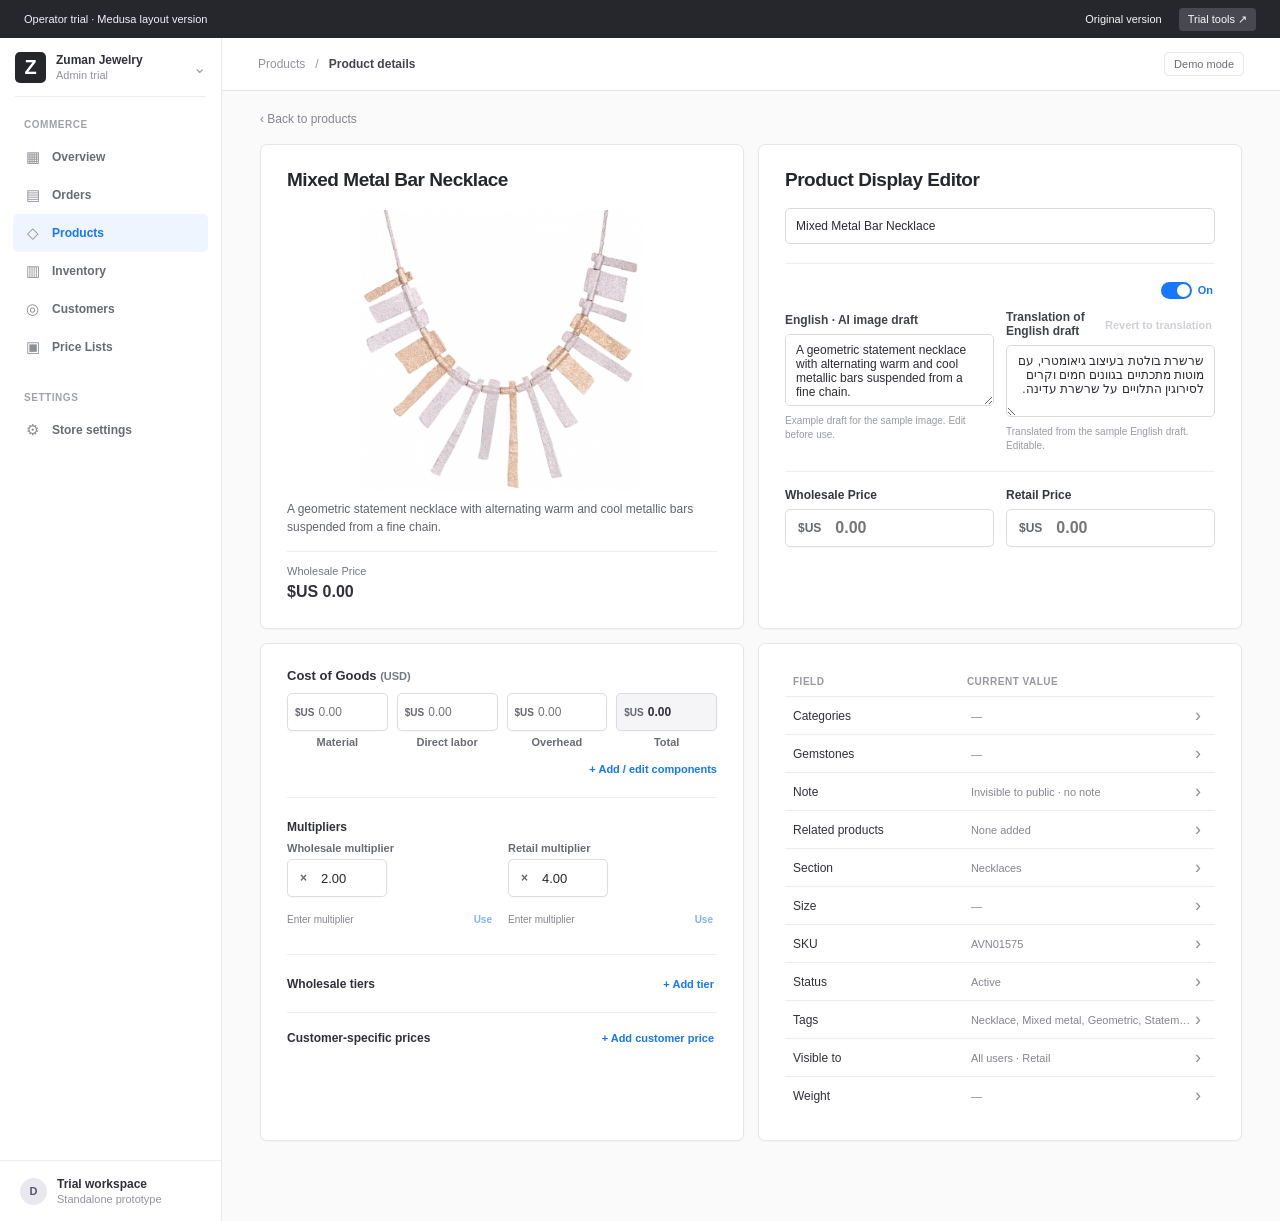
==== medusa-product/index.html @ c26467ef "Simplify display editor and use electric blue accent" ====
<!doctype html>
<html lang="en">
<head>
  <meta charset="utf-8">
  <meta name="viewport" content="width=device-width,initial-scale=1">
  <title>Product details | Zuman Medusa trial</title>
  <meta name="description" content="A standalone Medusa-style product editing trial for Zuman Jewelry.">
  <link rel="stylesheet" href="./style.css?v=12">
  <script src="./app.js?v=12" defer></script>
</head>
<body>
  <div class="trial-rail"><span>Operator trial · Medusa layout version</span><span class="trial-links"><a href="../product-economics/">Original version</a><button type="button" id="openTrial">Trial tools <span aria-hidden="true">↗</span></button></span></div>
  <div class="app-shell">
    <aside class="sidebar" aria-label="Admin navigation">
      <div class="store-switch"><span class="store-icon">Z</span><span><strong>Zuman Jewelry</strong><small>Admin trial</small></span><span class="chevron">⌄</span></div>
      <nav class="sidebar-nav"><span class="nav-label">Commerce</span><span class="nav-item"><span class="nav-icon">▦</span> Overview</span><span class="nav-item"><span class="nav-icon">▤</span> Orders</span><span class="nav-item active" aria-current="page"><span class="nav-icon">◇</span> Products</span><span class="nav-item"><span class="nav-icon">▥</span> Inventory</span><span class="nav-item"><span class="nav-icon">◎</span> Customers</span><span class="nav-item"><span class="nav-icon">▣</span> Price Lists</span><span class="nav-label second">Settings</span><span class="nav-item"><span class="nav-icon">⚙</span> Store settings</span></nav>
      <div class="sidebar-bottom"><span class="avatar">D</span><span><strong>Trial workspace</strong><small>Standalone prototype</small></span></div>
    </aside>
    <div class="main-shell">
      <header class="topbar"><div class="breadcrumb"><span>Products</span><span>/</span><strong>Product details</strong></div><span class="demo-pill">Demo mode</span></header>
      <main class="page">
        <div class="page-heading"><span class="back-link">‹ Back to products</span></div>
        <div class="sketch-top-row">
          <section class="panel sketch-preview" aria-label="Product display preview">
            <h2 id="sketchPreviewTitle" class="sketch-section-title">Mixed Metal Bar Necklace</h2>
            <div class="sketch-site-card">
              <div id="sketchPhotoHost" class="sketch-photo"><button type="button" id="photoImport" class="photo-import" aria-label="Import product image" title="Import product image"><svg viewBox="0 0 24 24" fill="none" stroke="currentColor" stroke-width="1.8" stroke-linecap="round" stroke-linejoin="round" aria-hidden="true"><path d="M4 8a2 2 0 0 1 2-2h2l1.5-2h5L16 6h2a2 2 0 0 1 2 2v10a2 2 0 0 1-2 2H6a2 2 0 0 1-2-2z"/><circle cx="12" cy="13" r="3"/></svg></button></div>
              <div class="sketch-site-copy">
                <p id="sketchPreviewDescription">A geometric statement necklace with alternating warm and cool metallic bars suspended from a fine chain.</p>
                <div class="sketch-preview-prices"><div><span>Wholesale Price</span><strong id="sketchPreviewWholesale">$US 0.00</strong></div></div>
              </div>
            </div>
          </section>
          <section class="panel sketch-editor" aria-label="Edit product display">
            <div class="sketch-editor-meta"><h2 class="sketch-section-title">Product Display Editor</h2><div class="field-row"><label class="visually-hidden" for="sketchTitleInput">Product title</label><input id="sketchTitleInput" class="text-input" maxlength="120" value="Mixed Metal Bar Necklace" aria-label="Product title"></div></div>
            <div id="sketchDescriptionHost" class="sketch-description"></div>
            <div id="sketchDisplayPricing"><div class="sketch-pricing-grid">
              <div class="sketch-price-block"><label for="sketchWholesaleInput">Wholesale Price</label><div class="input-money"><span>$US</span><input id="sketchWholesaleInput" type="number" min="0" step="0.01" inputmode="decimal" placeholder="0.00"></div></div>
              <div class="sketch-price-block"><label for="sketchRetailInput">Retail Price</label><div class="input-money"><span>$US</span><input id="sketchRetailInput" type="number" min="0" step="0.01" inputmode="decimal" placeholder="0.00"></div></div>
            </div></div>
          </section>
        </div>
        <div class="sketch-columns">
          <section class="panel sketch-economics" aria-label="Cost and pricing">
            <div class="sketch-cost-heading">Cost of Goods <small>(USD)</small></div>
            <div id="sketchCostInputHost" class="sketch-cost-fields">
              <div class="sketch-cost-field"><div class="input-money"><span>$US</span><input id="sketchMaterialCost" type="number" min="0" step="0.01" inputmode="decimal" placeholder="0.00"></div><label for="sketchMaterialCost">Material</label></div>
              <div class="sketch-cost-field"><div class="input-money"><span>$US</span><input id="sketchDirectLaborCost" type="number" min="0" step="0.01" inputmode="decimal" placeholder="0.00"></div><label for="sketchDirectLaborCost">Direct labor</label></div>
              <div class="sketch-cost-field"><div class="input-money"><span>$US</span><input id="sketchOverheadCost" type="number" min="0" step="0.01" inputmode="decimal" placeholder="0.00"></div><label for="sketchOverheadCost">Overhead</label></div>
              <div id="sketchUnallocatedCostField" class="sketch-cost-field" hidden><div class="input-money"><span>$US</span><input id="sketchUnallocatedCost" type="number" min="0" step="0.01" inputmode="decimal" placeholder="0.00"></div><label for="sketchUnallocatedCost">Unallocated</label></div>
              <div class="sketch-cost-field sketch-cost-total"><div class="input-money"><span>$US</span><output id="sketchTotalCostValue" for="sketchMaterialCost sketchDirectLaborCost sketchOverheadCost sketchUnallocatedCost">0.00</output></div><span>Total</span></div>
            </div>
            <div id="sketchComponentsHost"></div>
            <div class="sketch-price-guidance"><div class="sketch-prices-head"><strong>Multipliers</strong></div><div class="sketch-guidance-grid"><div class="sketch-guidance-item"><label for="newWholesaleMultiplier">Wholesale multiplier</label><div id="sketchWholesaleMultiplierHost"></div><div class="sketch-suggestion"><span id="sketchWholesaleSuggestion">Enter multiplier</span><button type="button" id="useWholesaleSuggestion" class="link-button" disabled>Use</button></div></div><div class="sketch-guidance-item"><label for="newRetailMultiplier">Retail multiplier</label><div id="sketchRetailMultiplierHost"></div><div class="sketch-suggestion"><span id="sketchRetailSuggestion">Enter multiplier</span><button type="button" id="useRetailSuggestion" class="link-button" disabled>Use</button></div></div></div></div>
            <div class="sketch-prices"><div class="sketch-prices-head"><strong>Wholesale tiers</strong><button type="button" id="sketchAddTier" class="link-button">+ Add tier</button></div><div id="sketchTierHost"></div><div class="sketch-prices-head"><strong>Customer-specific prices</strong><button type="button" id="sketchAddCustomer" class="link-button">+ Add customer price</button></div><div id="sketchCustomerHost"></div></div>
          </section>
          <section class="panel sketch-attributes" aria-label="Product attributes in alphabetical order"><div class="sketch-list-head"><small>FIELD</small><small>CURRENT VALUE</small></div><div class="sketch-attribute-list">
            <details><summary><span>Categories</span><small id="sketchCategories">None</small><b>›</b></summary><div id="sketchCategoriesHost"></div></details>
            <details><summary><span>Gemstones</span><small id="sketchGemstones">None</small><b>›</b></summary><div id="sketchGemstonesHost"></div></details>
            <details><summary><span>Note</span><small id="sketchNote">None</small><b>›</b></summary><div id="sketchNoteHost"></div></details>
            <details><summary><span>Related products</span><small id="sketchRelated">None</small><b>›</b></summary><div id="sketchRelatedHost"></div></details>
            <details><summary><span>Section</span><small id="sketchSectionRow">Not set</small><b>›</b></summary><div id="sketchSectionHost"></div></details>
            <details><summary><span>Size</span><small id="sketchSize">Not set</small><b>›</b></summary><div id="sketchSizeHost"></div></details>
            <details><summary><span>SKU</span><small id="sketchSkuRow">AVN01575</small><b>›</b></summary><div id="sketchSkuHost"></div></details>
            <details><summary><span>Status</span><small id="sketchStatusRow">Active</small><b>›</b></summary><div id="sketchStatusHost"></div></details>
            <details><summary><span>Tags</span><small id="sketchTagsRow">None</small><b>›</b></summary><div id="sketchTagsHost"></div></details>
            <details><summary><span>Visible to</span><small id="sketchVisible">All users · Retail</small><b>›</b></summary><div id="sketchVisibleHost"></div></details>
            <details><summary><span>Weight</span><small id="sketchWeight">Not entered</small><b>›</b></summary><div id="sketchWeightHost"></div></details>
          </div></section>
        </div>
        <details id="catalogPanel" class="panel product-overview editor-panel">
          <summary aria-label="Product overview, edit product details">
            <span class="overview-head"><strong>Product overview</strong><span class="panel-action">Edit product details ↗</span></span>
            <span class="overview-body">
              <span class="overview-primary"><span class="image-wrap"><img id="productPhoto" src="./sample-product.png" alt="Mixed Metal Bar Necklace supplied for the prototype"></span><span class="overview-copy"><span class="overview-title-line"><strong>Mixed Metal Bar Necklace</strong><span id="statusBadge" class="status-pill">Active</span></span><span class="overview-sku">SKU <b id="productCodePreview">AVN01575</b> <span id="overviewMode">Existing product · approved prices</span></span><span id="descriptionPreview" class="overview-description">A geometric statement necklace with alternating warm and cool metallic bars suspended from a fine chain.</span></span></span>
              <span class="overview-metrics"><span><small>Product Cost</small><strong id="overviewCost">Not recorded</strong></span><span><small>Wholesale Price</small><strong id="overviewWholesale">Not entered</strong></span><span><small>Retail Price</small><strong id="overviewRetail">Not entered</strong></span></span>
            </span>
            <span class="overview-facts"><span><small>Section</small><strong id="sectionPreview">Not set</strong></span><span><small>Show</small><strong id="overviewShow">All users · Retail</strong></span><span><small>Size</small><strong id="overviewSize">Not set</strong></span><span><small>Gemstones</small><strong id="overviewGemstones">None</strong></span><span><small>Weight</small><strong id="overviewWeight">Not entered</strong></span><span><small>Categories</small><strong id="overviewCategories">None</strong></span><span><small>Tags</small><strong id="overviewTags">None</strong></span><span><small>Price exceptions</small><strong id="overviewExceptions">None</strong></span></span>
          </summary>
              <div class="detail-body"><div class="editor-head"><div><small>Product</small><h2>Edit product details</h2></div><button type="button" class="close-editor" data-close="catalogPanel" aria-label="Close product details">×</button></div>
                <div class="editor-content"><div class="field-row image-edit-row"><label for="catalogImage">Product image</label><div><label for="catalogImage" class="btn btn-secondary image-upload">Change image</label><input id="catalogImage" class="visually-hidden" type="file" accept="image/*"><span id="catalogImageStatus" class="image-status" role="status" aria-live="polite"></span></div></div><div class="field-row identity-row"><label for="catalogCode">SKU</label><input id="catalogCode" class="text-input" maxlength="80" value="AVN01575"></div><div class="field-row"><label for="catalogSection">Section</label><select id="catalogSection" class="text-input"><option value="">Choose section</option><option>Rings</option><option selected>Necklaces</option><option>Earrings</option><option>Bracelets</option><option>Watches</option><option>Pins &amp; Brooches</option><option>Religious</option><option>Man's Jewelry</option><option>Beads</option><option>Closeout</option></select></div><div class="field-row"><label for="catalogSizes">Sizes</label><input id="catalogSizes" class="text-input" list="sizeSuggestions" placeholder="None or size labels"><datalist id="sizeSuggestions"><option value="None"></datalist></div>
                  <fieldset class="catalog-fieldset"><legend>Category</legend><div class="choice-grid" id="catalogCategories"><label><input type="checkbox" value="Ancient roman glass">Ancient roman glass</label><label><input type="checkbox" value="Glass">Glass</label><label><input type="checkbox" value="Gold">Gold</label><label><input type="checkbox" value="Hearts & Love">Hearts &amp; Love</label><label><input type="checkbox" value="Religious">Religious</label><label><input type="checkbox" value="Rings">Rings</label><label><input type="checkbox" value="Silver & Gold">Silver &amp; Gold</label><label><input type="checkbox" value="Solid">Solid</label><label><input type="checkbox" value="Sterling Silver">Sterling Silver</label><label><input type="checkbox" value="Sterling with pearls">Sterling with pearls</label><label><input type="checkbox" value="Stones incorporated">Stones incorporated</label><label><input type="checkbox" value="Watches">Watches</label></div></fieldset>
                  <div class="subsection-heading">Attributes</div><div class="weight-row"><div class="field-row"><label for="catalogSilverWeight">Silver weight</label><div class="input-money"><input id="catalogSilverWeight" type="number" min="0" step="any" inputmode="decimal"><small>g</small></div></div><div class="field-row"><label for="catalogGoldWeight">Gold weight</label><div class="input-money"><input id="catalogGoldWeight" type="number" min="0" step="any" inputmode="decimal"><small>g</small></div></div><div class="field-row"><label for="catalogGemstonesWeight">Gemstones weight</label><div class="input-money"><input id="catalogGemstonesWeight" type="number" min="0" step="any" inputmode="decimal"><small>g</small></div></div><div class="field-row"><label for="catalogTotalWeight">Total weight</label><div class="input-money"><input id="catalogTotalWeight" type="number" min="0" step="any" inputmode="decimal"><small>g</small></div></div></div>
                  <div class="field-row"><label>Gemstones</label><div class="catalog-stone-grid"><select id="catalogStone1" class="text-input" aria-label="Gemstone 1"></select><select id="catalogStone2" class="text-input" aria-label="Gemstone 2"></select><select id="catalogStone3" class="text-input" aria-label="Gemstone 3"></select><select id="catalogStone4" class="text-input" aria-label="Gemstone 4"></select></div></div>
                  <div class="subsection-heading">Availability</div><fieldset class="catalog-fieldset"><legend>Status</legend><div class="choice-inline"><label><input type="radio" name="catalogStatus" value="Active" checked>Active</label><label><input type="radio" name="catalogStatus" value="Inactive">Inactive</label></div></fieldset><fieldset class="catalog-fieldset"><legend>Show</legend><div class="show-choices" id="catalogShow"><label><input type="checkbox" value="All users" checked>All users</label><label><input type="checkbox" value="Only registered">Only Registered</label><label><input type="checkbox" value="Wholesale">Wholesale</label><label><input type="checkbox" value="Retail" checked>Retail</label></div><p id="showStatus" class="helper" role="status" aria-live="polite">Wholesale requires Only Registered.</p></fieldset>
                  <div class="subsection-heading">Tags</div><div class="field-row"><label for="tagInput">Product tags</label><div class="related-input"><input id="tagInput" class="text-input" maxlength="60" placeholder="Add a tag"><button type="button" id="addTag" class="btn btn-secondary">Add tag</button></div><div id="presetTags" class="preset-tags" aria-label="Suggested tags"><button type="button" data-tag="Necklace">Necklace</button><button type="button" data-tag="Mixed metal">Mixed metal</button><button type="button" data-tag="Geometric">Geometric</button><button type="button" data-tag="Statement">Statement</button><button type="button" data-tag="Gold tone">Gold tone</button><button type="button" data-tag="Silver tone">Silver tone</button><button type="button" data-tag="Bars">Bars</button><button type="button" data-tag="Pendant">Pendant</button></div><div id="tagList" class="related-list" aria-live="polite"></div></div>
                  <div class="subsection-heading description-heading"><button type="button" id="toggleDescription" class="description-switch" role="switch" aria-label="Description" aria-checked="true"><span class="switch-track" aria-hidden="true"><span class="switch-knob"></span></span><span id="descriptionToggleLabel">On</span></button></div><div class="description-section"><div class="field-row"><label for="catalogDescription">English · AI image draft</label><textarea id="catalogDescription" class="text-input" rows="5">A geometric statement necklace with alternating warm and cool metallic bars suspended from a fine chain.</textarea><p id="descriptionSource" class="helper">Example draft for the sample image. Edit before use.</p></div><div class="field-row"><div class="hebrew-heading"><label for="catalogDescriptionHebrew">Translation of English draft</label><button type="button" id="revertHebrew" class="link-button" disabled>Revert to translation</button></div><textarea id="catalogDescriptionHebrew" class="text-input" rows="5" lang="he" dir="rtl">שרשרת בולטת בעיצוב גיאומטרי, עם מוטות מתכתיים בגוונים חמים וקרים לסירוגין התלויים על שרשרת עדינה.</textarea><p id="hebrewSource" class="helper" role="status" aria-live="polite">Translated from the sample English draft. Editable.</p></div></div>
                  <div class="subsection-heading">Internal</div><div class="field-row"><label for="catalogInternalNote">Internal note, invisible to public</label><textarea id="catalogInternalNote" class="text-input" rows="3"></textarea></div><div class="field-row"><label for="relatedProductInput">Related products</label><div class="related-input"><input id="relatedProductInput" class="text-input" maxlength="80" placeholder="Enter related SKU"><button type="button" id="addRelatedProduct" class="btn btn-secondary">Add</button></div><div id="relatedProducts" class="related-list"></div></div>
                </div><div class="editor-foot"><span>Trial changes stay in this browser until saved with Trial tools.</span><button type="button" class="btn btn-primary" data-close="catalogPanel">Done</button></div></div>
        </details>
        <div class="workflow-switch" role="group" aria-label="Product workflow"><span>Product workflow</span><label><input type="radio" name="workflow" value="existing" checked> Existing product</label><label><input type="radio" name="workflow" value="new"> New product</label></div>
        <div class="product-layout">
          <div class="main-column">
            <section id="existingWorkflow" class="workflow-stack" aria-label="Existing product pricing">
              <section class="panel workflow-panel"><div class="panel-heading"><div><small>Existing product</small><h2>Approved selling prices</h2></div><span class="status-pill">Direct entry</span></div>
                <p class="helper">Approved prices intended for display on the site. This trial does not change live prices.</p>
                <div class="selling-grid"><div class="field-row"><label for="existingWholesalePrice">Wholesale Price</label><div class="input-money"><span>$US</span><input id="existingWholesalePrice" type="number" min="0" step="0.01" inputmode="decimal" placeholder="Enter approved price"></div></div><div class="field-row"><label for="existingRetailPrice">Retail Price</label><div class="input-money"><span>$US</span><input id="existingRetailPrice" type="number" min="0" step="0.01" inputmode="decimal" placeholder="Enter approved price"></div></div></div>
                <details class="price-exceptions" id="exceptionsPanel"><summary>+ Wholesale tiers and customer-specific prices</summary><div class="exceptions-content"><p class="helper">Record approved exceptions separately. No tier or customer price is calculated from the general wholesale price.</p><div class="exception-group"><div class="subsection-heading">Wholesale tiers</div><div id="tierRows" class="exception-rows"></div><button type="button" id="addTier" class="btn btn-secondary">+ Add tier</button></div><div class="exception-group"><div class="subsection-heading">Customer-specific prices</div><div id="customerPriceRows" class="exception-rows"></div><button type="button" id="addCustomerPrice" class="btn btn-secondary">+ Add customer price</button></div></div></details>
              </section>
              <section class="panel workflow-panel recorded-cost"><div class="panel-heading"><h2>Product Cost</h2></div><strong>Not recorded</strong><p class="helper">Existing catalogue products do not need retrospective manufacturing costs.</p></section>
            </section>
            <section id="newWorkflow" class="workflow-stack" aria-label="New product pricing process" hidden>
              <section id="costPanel" class="panel workflow-panel"><div class="panel-heading"><div><h2>Step 1. Enter Cost</h2></div></div><div class="field-row cost-input-row"><label for="totalCost">Total Product Cost (USD) <span class="help" tabindex="0" aria-label="Total Product Cost help">?<span class="tip">Direct manufacturing cost for one product. You can enter this single total without a component breakdown.</span></span></label><div class="input-money"><span>$US</span><input id="totalCost" type="number" min="0" step="0.01" inputmode="decimal" placeholder="0.00"></div></div>
                <details id="componentPanel" class="cost-breakdown"><summary id="openComponents">+ Add / edit components</summary><div class="component-content"><p class="helper">Add only the costs used by this product. The subtotal never changes the cost fields until you apply it.</p><div id="componentFields" class="component-fields"></div><select id="componentSelect" class="text-input" aria-label="Add a component"><option value="">+ Add component</option><option value="silver">Silver (925)</option><option value="gold">Gold (14K / 18K / custom)</option><option value="brass">Brass</option><option value="gemstones">Gemstones</option><option value="findings">Findings / clasps</option><option value="production">Production labour</option><option value="plating">Gold plating</option><option value="setting">Stone setting</option><option value="overhead">Factory overhead</option><option value="other">Other manufacturing costs</option></select><div id="dealerMarkupRow" class="dealer-markup" hidden><label for="dealerMarkup">Dealer markup <span class="help" tabindex="0" aria-label="Dealer markup help">?<span class="tip">Added to pure metal spot rates and entered supplier quotes. Default 5%; editable.</span></span></label><div class="input-money"><input id="dealerMarkup" type="number" min="0" step="0.1" inputmode="decimal" value="5"><span>%</span></div></div><div class="calc-row"><span>Component subtotal</span><strong id="componentSubtotal">$US 0.00</strong></div><p id="breakdownReadiness" class="helper" role="status" aria-live="polite" hidden></p><label class="breakdown-confirm"><input id="breakdownComplete" type="checkbox" disabled> I have included all applicable direct costs in this breakdown.</label><p class="helper">Applying this subtotal replaces the cost fields. Metal spot calculations estimate fine-metal content only.</p><button type="button" class="btn btn-secondary" id="adoptSubtotal" disabled>Use subtotal in cost fields</button><p id="componentsStatus" class="action-status" role="status" aria-live="polite"></p></div></details>
              </section>
              <section id="suggestionPanel" class="panel workflow-panel suggestion-panel"><div class="panel-heading"><div><h2>Step 2. Review Suggestion</h2></div><span class="trial-badge">Calculated · not displayed</span></div><p class="helper">These are reference prices calculated from Total Product Cost. The multipliers below are illustrative trial defaults, not approved ZJ pricing rules.</p><div class="selling-grid"><div class="field-row"><label for="newWholesaleMultiplier">Wholesale cost multiplier <span class="help" tabindex="0" aria-label="Wholesale cost multiplier help">?<span class="tip">Suggested wholesale price = Total Product Cost × this multiplier.</span></span></label><div class="input-money"><span>×</span><input id="newWholesaleMultiplier" type="number" min="0" step="0.01" inputmode="decimal" value="2.00"></div></div><div class="field-row"><label for="newRetailMultiplier">Retail cost multiplier <span class="help" tabindex="0" aria-label="Retail cost multiplier help">?<span class="tip">Suggested retail price = Total Product Cost × this multiplier.</span></span></label><div class="input-money"><span>×</span><input id="newRetailMultiplier" type="number" min="0" step="0.01" inputmode="decimal" value="4.00"></div></div></div><div class="metric-grid"><span><small>Suggested wholesale · reference only</small><strong id="suggestedWholesale">Not set</strong></span><span><small>Suggested retail · reference only</small><strong id="suggestedRetail">Not set</strong></span></div><label class="cost-verify"><input id="costVerified" type="checkbox"> I checked the total cost for this trial.</label><p id="costQuality" class="quality-warning" role="status" aria-live="polite">Enter a total cost to calculate suggestions.</p></section>
              <section id="proposalPanel" class="panel workflow-panel proposal-panel"><div class="panel-heading"><div><h2>Step 3. Set Displayed Prices</h2></div><span class="decision-badge">Operator entered</span></div><p class="decision-note"><strong>These are your proposed site display prices.</strong> Type them directly, or copy both suggestions once and adjust either price. Later cost or multiplier changes update suggestions above; they never overwrite these fields.</p><button type="button" id="copySuggestions" class="btn btn-secondary transfer-button" disabled>Copy suggestions into display prices ↓</button><div class="selling-grid proposed-grid"><div class="field-row"><label for="proposedWholesale">Wholesale Price</label><div class="input-money"><span>$US</span><input id="proposedWholesale" type="number" min="0" step="0.01" inputmode="decimal" placeholder="Enter or copy"></div></div><div class="field-row"><label for="proposedRetail">Retail Price</label><div class="input-money"><span>$US</span><input id="proposedRetail" type="number" min="0" step="0.01" inputmode="decimal" placeholder="Enter or copy"></div></div></div><p id="proposalStatus" class="helper" role="status" aria-live="polite">Enter display prices or copy the suggestions once.</p><p class="helper">Proposal for review only. This trial does not publish prices to the site.</p></section>
            </section>

          </div>
          <div class="side-column">
            <section class="panel side-panel"><div class="panel-topline"><strong>Availability</strong><button type="button" class="card-edit" data-edit="catalogPanel" data-focus="catalogShow">Edit ⋯</button></div><div class="side-content"><span id="availabilityPreview">Active · All users · Retail</span></div></section>
            <section class="panel side-panel"><div class="panel-topline"><strong>Organize</strong><button type="button" class="card-edit" data-edit="catalogPanel" data-focus="catalogSection">Edit ⋯</button></div><div class="side-content"><span class="side-label">Section</span><strong id="organizationPreview">—</strong><span class="side-label">Categories</span><span id="categoriesPreview">—</span><span class="side-label">Tags</span><span id="tagsPreview">—</span></div></section>
            <section class="panel side-panel"><div class="panel-topline"><strong>Attributes</strong><button type="button" class="card-edit" data-edit="catalogPanel" data-focus="catalogSilverWeight">Edit ⋯</button></div><div class="side-content"><span class="side-label">Weights</span><span id="weightsPreview">—</span><span class="side-label">Gemstones</span><span id="gemstonesPreview">—</span><span class="side-label">Sizes</span><span id="sizesPreview">—</span></div></section>
            <section class="panel side-panel"><div class="panel-topline"><strong>Related products</strong><button type="button" class="card-edit" data-edit="catalogPanel" data-focus="relatedProductInput">Edit ⋯</button></div><div class="side-content"><span id="relatedPreview">None added</span></div></section>
            <section class="panel side-panel"><div class="panel-topline"><strong>Internal note</strong><button type="button" class="card-edit" data-edit="catalogPanel" data-focus="catalogInternalNote">Edit ⋯</button></div><div class="side-content"><span id="notePreview">Invisible to public · no note</span></div></section>
          </div>
        </div>
      </main>
    </div>
  </div>
  <div id="editorBackdrop" class="editor-backdrop" hidden></div>
  <div id="trialBackdrop" class="trial-backdrop" hidden></div>
  <aside id="trialDrawer" class="trial-drawer" aria-label="Trial reporting tools" hidden><div class="drawer-header"><div><small>Separate trial tools</small><h2>Record feedback</h2><small id="trialWorkflowPreview">Existing product</small></div><button type="button" id="closeTrial" class="close-editor" aria-label="Close trial tools">×</button></div><p class="drawer-intro">Trial entries and feedback are outside the proposed product admin screen.</p><div class="handoff-note"><strong>One-week handoff</strong><p>At the end of each trial day, export CSV from every operator browser and send it to the trial coordinator through your agreed company channel. Entries are not collected centrally.</p><p>Agree on handling before entering confidential costs. Edited English descriptions use MyMemory for translation.</p></div><div class="field-row"><label for="productReference">Product reference</label><input id="productReference" class="text-input" maxlength="80" placeholder="SKU or product name" required></div><div class="field-row"><label for="feedback">Operator feedback</label><textarea id="feedback" class="text-input" maxlength="500" rows="4" placeholder="What worked or felt unclear? (optional)"></textarea></div><div class="drawer-actions"><button type="button" class="btn btn-primary" id="saveEntry">Save trial entry</button><button type="button" class="btn btn-secondary" id="exportEntries">Export CSV</button><button type="button" class="link-button" id="newEntry">Reset product fields</button></div><p id="saveStatus" class="action-status" role="status" aria-live="polite"></p><div class="saved-section"><div class="saved-heading"><h3>Saved trial entries <span id="savedCount" class="count-badge">0</span></h3><small>Stored only in this browser</small></div><div id="entriesList" class="entries-list"><p class="empty-state">No entries saved yet.</p></div><button type="button" id="clearEntries" class="link-button">Clear saved entries</button></div></aside>
</body>
</html>
---- medusa-product/style.css ----
:root {
  color-scheme: light;
  font-family: Inter, ui-sans-serif, -apple-system, BlinkMacSystemFont, "Segoe UI", sans-serif;
  color: #25272b;
  background: #f7f7f8;
  font-synthesis: none;
}
* { box-sizing: border-box; }
body { margin: 0; min-width: 320px; }
button, input, select, textarea { font: inherit; }
button { cursor: pointer; }
button:disabled { cursor: not-allowed; opacity: .55; }
[hidden] { display: none !important; }
.trial-rail { height: 42px; display: flex; justify-content: space-between; align-items: center; gap: 12px; padding: 0 23px; background: #27223d; color: #f4f1ff; font-size: 12px; font-weight: 600; }
.rail-dot { display: inline-block; width: 7px; height: 7px; margin-right: 8px; border-radius: 50%; background: #ba9dff; }
.rail-separator { margin: 0 4px; color: #a99bc8; }
.rail-button { color: #fff; background: transparent; border: 1px solid #70628c; border-radius: 5px; padding: 6px 10px; font-size: 12px; font-weight: 650; }
.rail-button:hover, .rail-button:focus-visible { background: #403657; }
.app-shell { display: flex; min-height: calc(100vh - 42px); }
.sidebar { width: 244px; flex: 0 0 244px; background: #fff; border-right: 1px solid #e5e5e8; display: flex; flex-direction: column; }
.store-switch { min-height: 67px; margin: 0 15px; border-bottom: 1px solid #eeeeef; display: flex; align-items: center; gap: 10px; }
.store-icon { width: 31px; height: 31px; display: grid; place-items: center; flex: 0 0 31px; border-radius: 5px; background: #26272b; color: #fff; font-size: 20px; font-weight: 800; }
.store-switch strong, .sidebar-bottom strong { display: block; font-size: 12px; }
.store-switch small, .sidebar-bottom small { display: block; color: #92939a; font-size: 11px; margin-top: 2px; }
.chevron { margin-left: auto; color: #a2a3a8; }
.nav-group { padding: 17px 14px 0; }
.nav-label { display: block; color: #a1a2a8; text-transform: uppercase; letter-spacing: .055em; font-size: 10px; font-weight: 700; padding: 0 12px 9px; }
.nav-item { display: flex; align-items: center; gap: 12px; height: 35px; padding: 0 12px; border-radius: 5px; color: #696b73; font-size: 12px; font-weight: 550; }
.nav-item.active { color: #222428; background: #f1f1f3; font-weight: 700; }
.nav-icon { width: 15px; color: #8c8e95; text-align: center; font-size: 15px; }
.sidebar-bottom { display: flex; gap: 10px; align-items: center; padding: 16px 20px; margin-top: auto; border-top: 1px solid #ededf0; }
.avatar { width: 27px; height: 27px; display: grid; place-items: center; border-radius: 50%; background: #eae8ef; color: #5b536b; font-size: 11px; font-weight: 700; }
.main-shell { min-width: 0; flex: 1; }
.topbar { height: 54px; display: flex; align-items: center; justify-content: space-between; padding: 0 33px; background: #fff; border-bottom: 1px solid #e5e5e8; }
.breadcrumb { display: flex; align-items: center; gap: 10px; color: #93949a; font-size: 12px; }
.breadcrumb strong { color: #44464c; font-weight: 650; }
.crumb-sep { color: #c7c8cb; }
.demo-pill { display: flex; gap: 6px; align-items: center; color: #6c6d74; border: 1px solid #e6e6e9; border-radius: 4px; padding: 5px 9px; font-size: 11px; }
.demo-dot { width: 6px; height: 6px; border-radius: 50%; background: #95b9aa; }
.page { max-width: 1400px; padding: 32px 34px 64px; }
.page-heading { margin-bottom: 21px; }
.back-link { display: inline-block; color: #85868e; font-size: 12px; margin-bottom: 11px; }
h1, h2, h3, p { margin-top: 0; }
h1 { font-size: 23px; letter-spacing: -.035em; margin-bottom: 4px; }
.page-heading p { margin: 0; font-size: 12px; color: #85868d; }
.dot-sep { margin: 0 5px; }
.key-grid, .lower-grid { display: grid; grid-template-columns: minmax(215px,.8fr) minmax(275px,1fr) minmax(330px,1.18fr); gap: 16px; align-items: start; }
.key-grid { --collapsed-height: 294px; }
.card { background: #fff; border: 1px solid #e4e4e8; border-radius: 7px; box-shadow: 0 1px 2px #2020300a; }
.image-card { overflow: hidden; height: var(--collapsed-height); display: flex; flex-direction: column; }
.image-wrap { flex: 1; min-height: 0; background: #fff; }
.image-wrap img { width: 100%; height: 100%; display: block; object-fit: contain; }
.image-caption { padding: 15px 17px; display: flex; flex-direction: column; gap: 5px; }
.image-caption strong { font-size: 13px; }
.image-caption span { color: #96979e; font-size: 11px; line-height: 1.4; }
.image-upload { align-self: start; border: 1px solid #d9d9de; border-radius: 5px; padding: 5px 8px; color: #4c4e55; font-size: 11px; font-weight: 700; cursor: pointer; }
.image-upload:hover { background: #f7f7f8; }
.visually-hidden { position: absolute; width: 1px; height: 1px; padding: 0; margin: -1px; overflow: hidden; clip: rect(0,0,0,0); white-space: nowrap; border: 0; }
.visually-hidden:focus-visible + .image-status { outline: 2px solid #8c88d2; }
.image-caption .image-status { font-size: 10px; }
.image-status:empty { display: none; }
.detail-card { overflow: visible; }
.detail-card summary { list-style: none; cursor: pointer; min-height: var(--collapsed-height); padding: 20px; display: flex; flex-direction: column; position: relative; }
.detail-card summary::-webkit-details-marker { display: none; }
.detail-card summary:focus-visible { outline: 2px solid #8c88d2; outline-offset: 2px; border-radius: 7px; }
.summary-heading { display: flex; flex-direction: column; gap: 5px; }
.eyebrow { color: #85878d; font-size: 10px; text-transform: uppercase; letter-spacing: .07em; font-weight: 700; }
.summary-heading > strong { color: #292b30; font-size: 18px; letter-spacing: -.025em; }
.pricing-card .summary-heading > strong { font-size: 22px; }
.cost-card .summary-heading > strong { font-size: 16px; }
.cost-card .overview-value { font-size: 22px; }
.pricing-card .price-overview strong { font-size: 22px; }
.summary-heading > small { color: #9a9ba1; font-size: 11px; }
.summary-bottom { display: flex; align-items: end; justify-content: space-between; margin-top: auto; }
.overview-value { font-size: 27px; letter-spacing: -.045em; }
.expand-control { display: grid; place-items: center; width: 25px; height: 25px; border: 1px solid #e6e6e9; border-radius: 5px; color: #83858b; font-size: 15px; line-height: 1; transition: transform .15s; }
details[open] > summary .expand-control { transform: rotate(180deg); }
.price-overview { display: flex; flex-direction: column; gap: 19px; margin-top: auto; }
.price-overview > span { display: flex; align-items: center; justify-content: space-between; gap: 8px; padding-bottom: 12px; border-bottom: 1px solid #efeff1; }
.price-overview > span:last-child { border-bottom: 0; padding-bottom: 0; }
.price-overview small { color: #686b73; font-size: 12px; font-weight: 600; }
.price-overview small { text-align: right; }
.price-overview strong { font-size: 20px; letter-spacing: -.03em; }
.pricing-card summary > .expand-control { position: absolute; right: 20px; top: 20px; }
.detail-body { border-top: 1px solid #ededf0; padding: 20px; }
.field-row { margin-bottom: 16px; }
.field-row label { display: inline-block; margin-bottom: 7px; color: #3f4248; font-size: 12px; font-weight: 650; }
.input-money { display: flex; align-items: center; min-height: 38px; border: 1px solid #dcdde1; border-radius: 5px; background: #fff; box-shadow: 0 1px 2px #00000008; }
.input-money:focus-within { border-color: #8e8bda; box-shadow: 0 0 0 2px #8e8bda23; }
.input-money > span { padding: 0 12px; color: #65676f; font-weight: 650; font-size: 12px; }
.input-money input { min-width: 0; width: 100%; height: 36px; border: 0; outline: 0; background: transparent; color: #25272b; font-size: 13px; }
.input-money input::-webkit-inner-spin-button { appearance: none; }
.input-money small { white-space: nowrap; padding: 0 10px 0 4px; color: #999ba1; font-size: 10px; }
.helper { color: #999ba1; font-size: 11px; line-height: 1.45; margin: 7px 0 0; }
.help { display: inline-grid; place-items: center; position: relative; top: -1px; width: 14px; height: 14px; border: 1px solid #c6c8cd; border-radius: 50%; color: #9799a0; font-size: 10px; font-weight: 700; cursor: help; }
.tip { display: none; position: absolute; z-index: 20; left: -7px; bottom: calc(100% + 8px); width: 226px; padding: 9px 10px; border-radius: 5px; background: #282a30; color: #fff; font-size: 11px; font-weight: 450; line-height: 1.45; text-align: left; box-shadow: 0 8px 25px #0002; }
.help:hover .tip, .help:focus .tip { display: block; }
.section-label { display: flex; flex-direction: column; gap: 3px; }
.section-label strong { font-size: 12px; }
.section-label small { color: #9799a0; font-size: 11px; }
.component-section { padding-top: 16px; border-top: 1px solid #efeff1; }
.component-fields { margin: 13px 0 10px; }
.empty-components { color: #a0a1a8; font-size: 11px; margin: 0; padding: 9px 0; }
.component-field { display: grid; grid-template-columns: minmax(0,1fr) 108px 27px; align-items: center; gap: 7px; margin-bottom: 9px; }
.component-field label { margin: 0; font-size: 12px; font-weight: 600; }
.component-field .input-money { min-height: 33px; }
.component-field .input-money input { height: 31px; }
.component-field .input-money > span { padding: 0 7px; }
.detailed-component { grid-template-columns: minmax(0,1fr) 27px; padding: 11px; border: 1px solid #e9e9ed; border-radius: 5px; align-items: start; }
.detailed-component > label { align-self: center; }
.detailed-component > .remove-component { grid-column: 2; grid-row: 1; }
.metal-fields, .gemstone-fields { grid-column: 1 / -1; min-width: 0; }
.metal-fields { display: grid; grid-template-columns: minmax(90px,1fr) minmax(110px,1.2fr); gap: 8px; align-items: end; }
.component-subfield { min-width: 0; }
.component-subfield label { display: block; color: #72747b; font-size: 10px; font-weight: 600; margin-bottom: 5px; }
.component-subfield .input-money { width: 100%; }
.component-subfield .input-money small { padding-right: 7px; }
.metal-quote { min-width: 0; display: flex; align-items: center; flex-wrap: wrap; gap: 2px 8px; }
.rate-note { color: #81838b; font-size: 10px; line-height: 1.4; }
.metal-amount { font-size: 13px; justify-self: end; grid-column: 1 / -1; }
.dealer-markup { display: flex; gap: 10px; align-items: center; justify-content: space-between; margin-top: 12px; padding: 9px 0; border-top: 1px solid #eeeef1; font-size: 11px; font-weight: 650; }
.dealer-markup .input-money { width: 90px; min-height: 32px; }
.dealer-markup .input-money input { height: 30px; padding-left: 9px; }
.dealer-markup .input-money > span { padding: 0 8px; }
.gemstone-fields .helper { margin: 0 0 9px; }
.stone-row { display: grid; grid-template-columns: repeat(2,minmax(0,1fr)); gap: 7px; padding: 10px 0; border-top: 1px solid #eeeef1; }
.stone-row .stone-amount { justify-self: start; font-size: 12px; }
.stone-row .link-button { justify-self: end; }
.stone-row .text-input { height: 33px; min-height: 33px; }
.legacy-field { grid-column: 1 / -1; padding-top: 8px; border-top: 1px solid #eeeef1; }
.legacy-field small { display: block; color: #81838b; font-size: 10px; margin-top: 5px; }
.remove-component { width: 27px; height: 27px; border: 0; background: transparent; color: #a1a3aa; border-radius: 4px; font-size: 19px; line-height: 1; }
.remove-component:hover, .remove-component:focus-visible { color: #3c3e44; background: #f1f1f3; }
.select-label { display: block; color: #72747b; font-size: 10px; font-weight: 600; margin-bottom: 5px; }
.component-select { width: 100%; min-height: 36px; border: 1px dashed #cfd0d6; border-radius: 5px; background: #fff; color: #5b5f67; padding: 0 9px; font-size: 12px; cursor: pointer; }
.component-select:focus-visible { outline: 2px solid #8e8bda; }
.calc-row { display: flex; align-items: center; justify-content: space-between; border-top: 1px solid #efeff1; padding: 15px 0 12px; margin-top: 15px; font-size: 11px; color: #757780; }
.calc-row strong { color: #2c2e34; font-size: 14px; }
.btn { min-height: 34px; border-radius: 5px; padding: 0 11px; font-size: 11px; font-weight: 700; white-space: nowrap; }
.btn-secondary { background: #fff; border: 1px solid #d9d9de; color: #4c4e55; box-shadow: 0 1px 2px #0000000c; }
.btn-secondary:not(:disabled):hover { background: #f7f7f8; }
.btn-primary { background: #25262b; color: #fff; border: 1px solid #25262b; }
.btn-primary:hover { background: #404149; }
.action-status { color: #5d6b68; font-size: 11px; line-height: 1.45; min-height: 0; margin: 8px 0 0; }
.copy-button { margin: -2px 0 18px; }
.multiplier-grid { display: grid; grid-template-columns: 1fr 1fr; gap: 10px; }
.multiplier-grid .field-row { min-width: 0; }
.lower-grid { margin-top: 18px; }
.catalog-card, .component-card { min-width: 0; }
.catalog-card { grid-column: 1 / span 2; }
.component-card { grid-column: 3; }
.catalog-card summary, .component-card summary { list-style: none; cursor: pointer; padding: 18px 20px; display: flex; align-items: center; justify-content: space-between; gap: 12px; }
.catalog-card summary::-webkit-details-marker, .component-card summary::-webkit-details-marker { display: none; }
.catalog-card summary > span:first-child, .component-card summary > span:first-child { display: flex; flex-direction: column; gap: 4px; }
.catalog-card summary strong, .component-card summary strong { font-size: 15px; }
.catalog-card summary small, .component-card summary small { color: #999ba1; font-size: 11px; }
.catalog-card summary:focus-visible, .component-card summary:focus-visible { outline: 2px solid #8c88d2; outline-offset: 2px; }
.catalog-body { border-top: 1px solid #ededf0; padding: 20px; }
.component-body { border-top: 1px solid #ededf0; padding: 20px; }
.component-body .component-section { border-top: 0; padding-top: 0; }
.component-body .catalog-note { margin-bottom: 15px; }
.component-card .metal-fields, .component-card .stone-row { grid-template-columns: minmax(0,1fr); }
.component-card .metal-amount { grid-column: auto; }
.catalog-note { color: #777983; font-size: 11px; line-height: 1.5; margin: 0 0 18px; }
.catalog-grid { display: grid; grid-template-columns: repeat(2,minmax(0,1fr)); gap: 0 20px; }
.catalog-grid .span-full { grid-column: 1 / -1; }
.catalog-grid .field-row { min-width: 0; }
.identity-row { grid-column: 1 / -1; display: grid; grid-template-columns: repeat(3,minmax(0,1fr)); gap: 12px; }
.weight-row { grid-column: 1 / -1; display: grid; grid-template-columns: repeat(4,minmax(0,1fr)); gap: 10px; }
.identity-row .field-row, .weight-row .field-row { min-width: 0; }
.catalog-fieldset { border: 1px solid #e6e6e9; border-radius: 5px; padding: 12px; margin: 0 0 16px; min-width: 0; }
.catalog-fieldset legend { color: #3f4248; font-size: 12px; font-weight: 650; padding: 0 4px; }
.choice-grid { display: grid; grid-template-columns: repeat(3,minmax(0,1fr)); gap: 9px 13px; }
.choice-grid label, .choice-inline label { display: flex; align-items: center; gap: 7px; color: #51545c; font-size: 11px; font-weight: 500; }
.choice-grid input, .choice-inline input { accent-color: #4f5776; margin: 0; }
.choice-inline { display: flex; align-items: center; flex-wrap: wrap; gap: 14px; min-height: 29px; }
.show-choices { display: grid; grid-template-columns: repeat(2,minmax(0,1fr)); gap: 10px 16px; border-top: 1px solid #eeeef1; margin-top: 7px; padding-top: 13px; }
.show-choices label { display: flex; align-items: center; gap: 7px; color: #51545c; font-size: 11px; }
.show-choices input { accent-color: #4f5776; margin: 0; }
.derived-label { display: block; color: #3f4248; font-size: 12px; font-weight: 650; }
.catalog-stone-grid { display: grid; grid-template-columns: repeat(4,minmax(0,1fr)); gap: 8px; }
.file-input { height: auto; }
.related-input { display: flex; gap: 8px; }
.related-input .text-input { flex: 1; }
.related-list { display: flex; flex-wrap: wrap; gap: 7px; margin-top: 9px; }
.preset-tags { display: flex; gap: 6px; align-items: center; overflow-x: auto; white-space: nowrap; margin-top: 10px; padding-bottom: 3px; }
.preset-tags button { flex: 0 0 auto; border: 1px solid #d9d9de; border-radius: 4px; background: #fafafb; color: #555863; padding: 5px 7px; font-size: 10px; cursor: pointer; }
.preset-tags button[aria-pressed="true"] { border-color: #9da8a4; background: #ecf3f0; color: #345348; }
.preset-tags button:hover { background: #f0f0f3; }
.description-heading { display: flex; align-items: center; justify-content: space-between; gap: 12px; margin-bottom: 10px; }
.description-switch { display: inline-flex; align-items: center; gap: 6px; border: 0; background: transparent; color: #4c4e55; padding: 2px; font-size: 11px; font-weight: 700; }
.description-switch:focus-visible { outline: 2px solid #8c88d2; outline-offset: 2px; border-radius: 5px; }
.switch-track { display: inline-flex; align-items: center; width: 31px; height: 17px; border-radius: 10px; background: #5b6b77; padding: 2px; transition: background .15s; }
.switch-knob { width: 13px; height: 13px; border-radius: 50%; background: #fff; transform: translateX(14px); transition: transform .15s; }
.description-switch[aria-checked="false"] .switch-track { background: #bcbec5; }
.description-switch[aria-checked="false"] .switch-knob { transform: translateX(0); }
.description-grid { display: grid; grid-template-columns: repeat(2,minmax(0,1fr)); gap: 14px; }
.description-grid > div { min-width: 0; }
.hebrew-heading { display: flex; align-items: center; justify-content: space-between; gap: 8px; }
.hebrew-heading label { margin-bottom: 7px; }
.hebrew-heading .link-button { margin: -4px 0 0; white-space: nowrap; }
.hebrew-heading .link-button:disabled { color: #aaabb1; text-decoration: none; cursor: default; }
.translation-disclosure { font-size: 10px; }
.description-grid textarea { min-height: 124px; }
.description-section.is-disabled .description-grid { opacity: .5; }
.description-section.is-disabled .description-grid textarea { background: #f4f4f5; }
.related-item { display: flex; align-items: center; gap: 6px; border: 1px solid #e1e1e6; background: #fafafb; border-radius: 4px; padding: 3px 6px 3px 8px; font-size: 11px; }
.related-item button { border: 0; background: transparent; color: #787a83; font-size: 15px; padding: 0 2px; line-height: 1; }
.trial-backdrop { position: fixed; z-index: 50; inset: 0; background: #24203266; }
.trial-drawer { position: fixed; z-index: 51; top: 0; right: 0; bottom: 0; width: min(440px,100vw); overflow-y: auto; background: #faf9fd; box-shadow: -12px 0 45px #18142d2b; padding: 24px; }
.drawer-header { display: flex; justify-content: space-between; align-items: start; }
.drawer-header .eyebrow { color: #7d6a9f; }
.drawer-header h2 { margin: 5px 0 0; font-size: 20px; letter-spacing: -.03em; }
.close-button { border: 0; background: #eeeaf5; color: #6c607e; width: 27px; height: 27px; border-radius: 5px; font-size: 20px; line-height: 1; }
.drawer-intro { margin: 19px 0 24px; padding: 11px 12px; border-left: 3px solid #b9a0df; background: #f2edf9; color: #675f73; font-size: 12px; line-height: 1.5; }
.drawer-fields .field-row { margin-bottom: 17px; }
.text-input { width: 100%; min-height: 36px; border: 1px solid #d9d6df; border-radius: 5px; background: #fff; padding: 8px 10px; outline: 0; font-size: 12px; color: #2c2c32; }
.text-input:focus { border-color: #a18ac4; box-shadow: 0 0 0 2px #a18ac42c; }
textarea.text-input { resize: vertical; min-height: 88px; }
.drawer-actions { display: flex; flex-wrap: wrap; gap: 8px; align-items: center; }
.link-button { border: 0; background: transparent; color: #6e6282; font-size: 11px; font-weight: 650; padding: 7px 3px; }
.link-button:hover { text-decoration: underline; }
.saved-section { border-top: 1px solid #e2dee9; padding-top: 22px; margin-top: 30px; }
.saved-heading { display: flex; justify-content: space-between; align-items: center; gap: 10px; }
.saved-heading h3 { margin: 0; font-size: 13px; }
.saved-heading small { color: #918b9b; font-size: 10px; }
.count-badge { display: inline-grid; place-items: center; min-width: 17px; height: 17px; padding: 0 4px; background: #e9e4f0; border-radius: 4px; color: #766789; font-size: 10px; }
.entries-list { margin: 16px 0; }
.empty-state { color: #a2a0a9; font-size: 11px; }
.entry { border: 1px solid #e3dee9; border-radius: 5px; background: #fff; padding: 11px; margin-bottom: 8px; }
.entry-head { display: flex; justify-content: space-between; gap: 10px; font-size: 12px; }
.entry > small { display: block; color: #a0a0a7; margin-top: 4px; font-size: 10px; }
.entry-actions { display: flex; gap: 12px; margin-top: 7px; }
@media (max-width: 1130px) { .key-grid { --collapsed-height: 260px; grid-template-columns: minmax(210px,.8fr) minmax(270px,1.2fr); } .cost-card { grid-column: 1 / -1; } .lower-grid { grid-template-columns: 1fr; } .catalog-card, .component-card { grid-column: auto; } }
@media (max-width: 760px) { .sidebar { display: none; } .topbar { padding: 0 18px; } .page { padding: 22px 16px 60px; } .trial-rail { padding: 0 12px; font-size: 10px; } .key-grid { --collapsed-height: 175px; grid-template-columns: 1fr; } .cost-card { grid-column: auto; } .image-card { display: grid; grid-template-columns: 130px 1fr; } .image-wrap { height: 100%; } .image-caption { justify-content: center; } .component-card { order: -1; } .choice-grid { grid-template-columns: repeat(2,minmax(0,1fr)); } }
@media (max-width: 600px) { .weight-row { grid-template-columns: repeat(2,minmax(0,1fr)); } }
@media (max-width: 470px) { .multiplier-grid, .catalog-grid, .description-grid { grid-template-columns: 1fr; gap: 0; } .catalog-stone-grid { grid-template-columns: repeat(2,minmax(0,1fr)); } .catalog-grid .span-full { grid-column: auto; } .identity-row { gap: 6px; } .identity-row .text-input { padding: 8px 5px; font-size: 11px; } .weight-row { gap: 6px 10px; } .weight-row label { font-size: 10px; } .choice-grid { grid-template-columns: 1fr; } .trial-drawer { padding: 18px; } .trial-rail > span { max-width: 50%; overflow: hidden; white-space: nowrap; text-overflow: ellipsis; } }

/* Medusa-style product detail route. These rules affect only this copied stylesheet. */
:root { color: #303039; background: #fafafa; }
body { background: #fafafa; }
body.editor-open { overflow: hidden; }
.trial-rail { height: 38px; background: #26262d; padding: 0 24px; font-size: 11px; font-weight: 500; }
.trial-links { display: flex; align-items: center; gap: 17px; }
.trial-links a, .trial-links button { color: #f8f8f9; font-size: 11px; text-decoration: none; }
.trial-links button { border: 0; background: #484851; border-radius: 4px; padding: 5px 9px; }
.trial-links a:hover, .trial-links button:hover { text-decoration: underline; }
.app-shell { min-height: calc(100vh - 38px); }
.sidebar { flex-basis: 222px; width: 222px; border-color: #e8e8eb; }
.store-switch { min-height: 59px; }
.sidebar-nav { padding: 22px 13px; }
.sidebar-nav .nav-label { padding: 0 11px 8px; }
.sidebar-nav .nav-label.second { padding-top: 26px; }
.sidebar-nav .nav-item { height: 38px; font-size: 12px; }
.sidebar-nav .nav-item.active { background: #f1f1f3; }
.topbar { height: 53px; padding: 0 36px; }
.page { max-width: 1290px; padding: 30px 38px 80px; margin: auto; }
.page-heading { margin-bottom: 19px; }
.title-line { display: flex; align-items: center; gap: 11px; }
.title-line h1 { margin: 0 0 6px; font-size: 23px; font-weight: 650; }
.status-pill { margin-top: -5px; padding: 3px 7px; color: #438269; background: #e8f5ee; border: 1px solid #d2eadc; border-radius: 4px; font-size: 10px; font-weight: 700; }
.status-pill.inactive { background: #f3f3f4; border-color: #e4e4e6; color: #83848a; }
.product-layout { display: grid; grid-template-columns: minmax(0,1.85fr) minmax(285px,1fr); gap: 16px; align-items: start; }
.main-column, .side-column { display: flex; min-width: 0; flex-direction: column; gap: 16px; }
.panel { min-width: 0; border: 1px solid #e6e6e9; border-radius: 7px; background: #fff; box-shadow: 0 1px 2px #00000008; }
.panel summary { list-style: none; cursor: pointer; display: block; padding: 18px 20px; }
.panel summary::-webkit-details-marker { display: none; }
.panel summary:focus-visible, .card-edit:focus-visible { outline: 2px solid #7772a5; outline-offset: 2px; }
.panel-topline { display: flex; justify-content: space-between; align-items: center; gap: 12px; margin-bottom: 16px; }
.panel-topline strong { font-size: 14px; font-weight: 650; }
.panel-action, .panel-muted { color: #85858e; font-size: 11px; font-weight: 600; }
.editor-panel summary:hover .panel-action, .card-edit:hover { color: #3c3c43; }
.data-row { display: grid; grid-template-columns: 105px minmax(0,1fr); gap: 10px; padding: 11px 0; border-top: 1px solid #f0f0f1; font-size: 12px; line-height: 1.5; }
.data-row small, .side-label { color: #888991; font-size: 11px; }
.data-row > span { min-width: 0; overflow-wrap: anywhere; }
.metric-grid { display: grid; grid-template-columns: repeat(2,minmax(0,1fr)); gap: 16px; }
.metric-grid > span { display: flex; flex-direction: column; gap: 7px; border: 1px solid #eeeeef; border-radius: 5px; padding: 13px; }
.metric-grid small, .cost-display small { color: #878891; font-size: 11px; }
.metric-grid strong, .cost-display strong { color: #26272d; font-size: 21px; letter-spacing: -.035em; font-weight: 650; }
.cost-display { display: flex; flex-direction: column; gap: 7px; }
.panel-note { display: block; color: #92939b; font-size: 11px; line-height: 1.45; margin-top: 14px; }
.side-panel { padding: 18px 20px; }
.side-panel .panel-topline { margin-bottom: 13px; }
.card-edit { border: 0; padding: 0; background: transparent; color: #81828a; font-size: 11px; font-weight: 600; }
.side-content { display: flex; flex-direction: column; gap: 5px; font-size: 12px; line-height: 1.5; overflow-wrap: anywhere; }
.side-content > strong { font-size: 12px; font-weight: 600; }
.side-label:not(:first-child) { margin-top: 9px; }
.media-panel { padding: 18px 20px; }
.media-grid { display: flex; gap: 17px; align-items: center; }
.media-grid .image-wrap { width: 155px; height: 155px; flex: 0 0 155px; border: 1px solid #eeeeef; border-radius: 5px; overflow: hidden; }
.media-grid .image-wrap img { object-fit: contain; }
.media-copy { display: flex; flex-direction: column; gap: 6px; align-items: flex-start; font-size: 12px; }
.media-copy p { margin: 0 0 6px; color: #8b8c93; font-size: 11px; }
.media-copy .image-status { max-width: 250px; overflow-wrap: anywhere; }
.editor-backdrop { position: fixed; inset: 0; z-index: 70; background: #16171d80; }
.editor-panel[open] > .detail-body { position: fixed; top: 0; right: 0; bottom: 0; z-index: 71; display: flex; flex-direction: column; width: min(600px,100vw); padding: 0; border: 0; background: #fff; box-shadow: -15px 0 42px #0002; }
.editor-head { flex: 0 0 auto; display: flex; justify-content: space-between; gap: 14px; align-items: start; padding: 22px 26px 18px; border-bottom: 1px solid #e8e8eb; }
.editor-head small { display: block; margin-bottom: 5px; color: #898a92; font-size: 11px; }
.editor-head h2 { margin: 0; font-size: 19px; letter-spacing: -.025em; }
.close-editor { display: grid; place-items: center; flex: 0 0 28px; width: 28px; height: 28px; border: 1px solid #e1e1e5; border-radius: 5px; background: #fff; color: #686971; font-size: 19px; line-height: 1; }
.close-editor:hover { background: #f5f5f6; }
.editor-content { min-height: 0; flex: 1 1 auto; overflow-y: auto; padding: 24px 26px 34px; }
.editor-foot { flex: 0 0 auto; display: flex; align-items: center; justify-content: space-between; gap: 14px; min-height: 65px; padding: 12px 26px; border-top: 1px solid #e8e8eb; background: #fff; }
.editor-foot > span { color: #8c8d94; font-size: 11px; line-height: 1.4; }
.field-row label { font-size: 12px; }
.text-input { border-color: #dadade; }
.identity-row { display: block; }
.subsection-heading { margin: 24px 0 13px; border-top: 1px solid #eeeeef; padding-top: 20px; color: #34353b; font-size: 13px; font-weight: 700; }
.weight-row { display: grid; grid-template-columns: repeat(4,minmax(0,1fr)); gap: 8px; }
.weight-row .field-row { min-width: 0; }
.weight-row label { font-size: 10px; }
.catalog-stone-grid { grid-template-columns: repeat(2,minmax(0,1fr)); }
.choice-grid { grid-template-columns: repeat(2,minmax(0,1fr)); }
.description-heading { display: flex; }
.description-section.is-disabled { opacity: .55; }
.hebrew-heading { display: flex; align-items: center; justify-content: space-between; }
.preset-tags { flex-wrap: wrap; white-space: normal; overflow: visible; }
.component-field { grid-template-columns: minmax(0,1fr) 115px 27px; }
.detailed-component { grid-template-columns: minmax(0,1fr) 27px; }
.trial-backdrop { z-index: 90; }
.trial-drawer { z-index: 91; width: min(465px,100vw); background: #fff; padding: 24px; }
.trial-drawer .drawer-header { margin-bottom: 14px; }
.trial-drawer .drawer-header small { color: #80818a; font-size: 11px; }
.trial-drawer .drawer-header h2 { margin-top: 5px; }
.trial-drawer .drawer-intro { margin: 0 0 22px; background: #f5f5f7; border-left-color: #a6a6b0; }
.trial-drawer .saved-section { margin-top: 28px; }
@media (max-width: 1100px) { .product-layout { grid-template-columns: minmax(0,1.5fr) minmax(245px,1fr); } .page { padding: 24px 22px 60px; } }
@media (max-width: 850px) { .product-layout { grid-template-columns: 1fr; } .side-column { display: grid; grid-template-columns: repeat(2,minmax(0,1fr)); } }
@media (max-width: 760px) { .sidebar { display: none; } .topbar { padding: 0 16px; } .trial-rail { padding: 0 12px; } .page { padding: 20px 16px 60px; } }
@media (max-width: 550px) { .side-column { grid-template-columns: 1fr; } .media-grid .image-wrap { width: 125px; height: 125px; flex-basis: 125px; } .editor-head { padding: 18px; } .editor-content { padding: 20px 18px 30px; } .editor-foot { padding: 10px 18px; } .trial-rail { font-size: 10px; } .trial-links { gap: 7px; } .weight-row { grid-template-columns: repeat(2,minmax(0,1fr)); } .metric-grid { gap: 9px; } .metric-grid strong { font-size: 18px; } }
@media (max-width: 420px) { .trial-rail > span:first-child { max-width: 42%; overflow: hidden; white-space: nowrap; text-overflow: ellipsis; } .data-row { grid-template-columns: 78px minmax(0,1fr); } .media-grid .image-wrap { width: 100px; height: 100px; flex-basis: 100px; } }

/* Cost breakdown is opened from Cost of Goods, with no second overview card. */
#componentPanel { position: static; width: auto; height: auto; border: 1px solid #e8e8eb; border-radius: 5px; box-shadow: none; margin-top: 18px; }
#componentPanel > summary { display: block; padding: 13px 15px; color: #52556a; font-size: 12px; font-weight: 650; }
.metal-basis select { min-height: 33px; }
.metal-fineness .component-subfield { margin: 0; }
.metal-estimate-note { grid-column: 1 / -1; margin: 2px 0 4px; }
.breakdown-confirm { display: flex; align-items: flex-start; gap: 9px; margin: 12px 0 7px; font-size: 12px; font-weight: 650; line-height: 1.45; color: #3a3b42; }
.breakdown-confirm input { flex: 0 0 auto; margin: 2px 0 0; accent-color: #4f5776; }
.handoff-note { border: 1px solid #e4e4e8; border-radius: 5px; background: #f8f8f9; padding: 11px 12px; margin: 0 0 20px; }
.handoff-note strong { font-size: 11px; }
.handoff-note p { color: #74757d; font-size: 11px; line-height: 1.5; margin: 5px 0 0; }
.workflow-switch { display: flex; flex-wrap: wrap; align-items: center; gap: 10px 20px; padding: 12px 16px; margin-bottom: 18px; background: #fff; border: 1px solid #e6e6e9; border-radius: 7px; font-size: 12px; }
.workflow-switch > span { color: #777983; font-weight: 650; }
.workflow-switch label { display: inline-flex; gap: 7px; align-items: center; cursor: pointer; font-weight: 650; }
.workflow-switch input { accent-color: #5b577a; }
.workflow-stack { display: flex; flex-direction: column; gap: 16px; }
.workflow-stack[hidden] { display: none; }
.workflow-panel { padding: 20px; }
.panel-heading { display: flex; align-items: start; justify-content: space-between; gap: 12px; margin-bottom: 14px; }
.panel-heading small { display: block; color: #85858e; font-size: 11px; margin-bottom: 4px; }
.panel-heading h2 { font-size: 16px; margin: 0; }
.workflow-panel .helper { color: #7b7d85; font-size: 11px; line-height: 1.5; }
.selling-grid { display: grid; grid-template-columns: repeat(2,minmax(0,1fr)); gap: 14px; margin: 18px 0; }
.selling-grid .field-row { min-width: 0; margin: 0; }
.selling-grid .input-money { margin-top: 7px; }
.price-exceptions { border-top: 1px solid #eeeef1; padding-top: 5px; }
.price-exceptions > summary { padding: 11px 0; color: #5a5774; font-size: 12px; font-weight: 650; }
.exceptions-content { padding: 0 0 7px; }
.exception-group .subsection-heading { margin: 16px 0 9px; }
.exception-row { display: grid; grid-template-columns: repeat(3,minmax(0,1fr)) auto; gap: 8px; align-items: end; margin-bottom: 8px; }
.exception-field { min-width: 0; color: #62636b; font-size: 10px; }
.exception-field input { margin-top: 4px; }
.recorded-cost > strong { font-size: 17px; }
.cost-input-row { max-width: 380px; }
.cost-breakdown .component-content { padding: 14px 16px 18px; border-top: 1px solid #eeeef1; }
.cost-breakdown .component-fields { margin: 14px 0; }
.cost-breakdown .component-field { grid-template-columns: minmax(0,1fr) 27px; }
.cost-breakdown .generic-fields { display: grid; grid-template-columns: repeat(3,minmax(0,1fr)); gap: 8px; grid-column: 1 / -1; }
.cost-breakdown .metal-fields { grid-column: 1 / -1; }
.cost-breakdown .metal-amount { grid-column: 1 / -1; }
.cost-breakdown .component-field .remove-component { grid-column: 2; grid-row: 1; }
.trial-badge { border-radius: 4px; background: #f2f0f8; color: #615d7a; padding: 5px 7px; font-size: 10px; white-space: nowrap; }
.cost-verify { display: flex; gap: 8px; font-size: 12px; margin-top: 18px; }
.quality-warning { background: #fff9e8; color: #886518; padding: 9px 11px; font-size: 11px; border-radius: 4px; }
.proposed-grid { margin-top: 17px; }
@media (max-width: 550px) { .selling-grid { grid-template-columns: 1fr; gap: 10px; } .exception-row { grid-template-columns: repeat(2,minmax(0,1fr)); } .exception-row .link-button { justify-self: start; } .cost-breakdown .generic-fields { grid-template-columns: repeat(2,minmax(0,1fr)); } .trial-badge { white-space: normal; } }

/* The overview is the product editor's opening control. */
.product-overview { margin-bottom: 16px; }
.product-overview > summary { padding: 17px 20px 18px; }
.overview-head, .overview-body, .overview-primary, .overview-title-line, .overview-metrics, .overview-facts { display: flex; }
.overview-head { justify-content: space-between; gap: 16px; align-items: center; margin-bottom: 13px; }
.overview-head > strong { font-size: 14px; }
.overview-body { justify-content: space-between; align-items: stretch; gap: 24px; }
.overview-primary { align-items: center; gap: 15px; min-width: 0; flex: 1 1 330px; }
.overview-primary .image-wrap { display: block; flex: 0 0 112px; width: 112px; height: 112px; overflow: hidden; border: 1px solid #ebebee; border-radius: 5px; }
.overview-copy { display: flex; flex-direction: column; gap: 8px; min-width: 0; }
.overview-title-line { align-items: center; flex-wrap: wrap; gap: 10px; }
.overview-title-line > strong { color: #24252b; font-size: 17px; line-height: 1.25; }
.overview-title-line .status-pill { margin: 0; }
.overview-sku { color: #72747d; font-size: 11px; }
.overview-sku b { color: #42434b; }
#overviewMode::before { content: ' · '; }
.overview-description { color: #6a6c74; font-size: 11px; line-height: 1.5; max-width: 390px; }
.overview-metrics { flex: 0 1 545px; gap: 8px; }
.overview-metrics > span { display: flex; flex: 1 1 0; min-width: 0; flex-direction: column; justify-content: center; gap: 8px; padding: 12px; border: 1px solid #e9e9ed; border-radius: 5px; background: #fafafb; }
.overview-metrics small, .overview-facts small { color: #85868f; font-size: 10px; line-height: 1.3; }
.overview-metrics strong { color: #292a31; font-size: 17px; font-weight: 650; line-height: 1.25; overflow-wrap: anywhere; }
.overview-facts { display: grid; grid-template-columns: repeat(4,minmax(0,1fr)); gap: 12px 16px; margin-top: 14px; padding-top: 12px; border-top: 1px solid #f0f0f2; }
.overview-facts > span { display: flex; flex: 1 1 0; min-width: 0; flex-direction: column; gap: 4px; }
.overview-facts strong { color: #555761; font-size: 11px; font-weight: 600; line-height: 1.35; overflow-wrap: anywhere; }
.image-edit-row > div { display: flex; align-items: center; gap: 10px; flex-wrap: wrap; }
.image-edit-row .image-status { color: #777983; font-size: 11px; overflow-wrap: anywhere; }
@media (max-width: 1120px) { .overview-body { flex-direction: column; gap: 12px; } .overview-primary { flex-basis: auto; } .overview-metrics { flex-basis: auto; } }
@media (max-width: 550px) { .product-overview > summary { padding: 15px; } .overview-primary .image-wrap { flex-basis: 92px; width: 92px; height: 92px; } .overview-title-line > strong { font-size: 15px; } .overview-description { display: none; } .overview-metrics { flex-wrap: wrap; } .overview-metrics > span:first-child { flex-basis: 100%; } .overview-metrics > span { flex-basis: calc(50% - 4px); } .overview-facts { display: grid; grid-template-columns: repeat(2,minmax(0,1fr)); gap: 11px; } }
.suggestion-panel { background: #fbfbfd; }
.suggestion-panel .metric-grid { margin-top: 6px; }
.suggestion-panel .metric-grid > span { background: #fff; }
.proposal-panel { border-color: #bac8bd; box-shadow: 0 0 0 1px #dbe7de; }
.decision-badge { border-radius: 4px; background: #eaf3ec; color: #496d51; padding: 5px 7px; font-size: 10px; font-weight: 650; white-space: nowrap; }
.decision-note { margin: 0 0 12px; padding: 12px 13px; border-left: 3px solid #7fa68a; background: #f1f7f2; color: #4b5b4e; font-size: 11px; line-height: 1.55; }
.decision-note strong { display: block; margin-bottom: 3px; color: #324f39; }
.transfer-button { margin: 2px 0 0; }
@media (max-width: 550px) { .decision-badge { white-space: normal; } }

/* Compact overview and two-column editor based on the approved sketch. */
.page > #catalogPanel, .page > .workflow-switch, .page > .product-layout { display: none !important; }
.page { max-width: 1440px; padding-top: 18px; }
.page-heading { margin-bottom: 7px; }
.sketch-overview { padding: 13px 16px 14px; margin-bottom: 12px; }
.sketch-overview-title { font-size: 13px; font-weight: 700; margin-bottom: 10px; }
.sketch-overview-main { display: grid; grid-template-columns: 90px minmax(170px,1fr) minmax(375px,1.9fr); gap: 14px; align-items: center; }
.sketch-photo .image-wrap { width: 90px; height: 90px; border: 1px solid #e7e7ea; border-radius: 5px; overflow: hidden; }
.sketch-photo img { width: 100%; height: 100%; object-fit: contain; }
.sketch-identity { min-width: 0; }
.sketch-identity h1 { font-size: 17px; line-height: 1.2; margin: 0 0 7px; }
.sketch-identity p { color: #747680; font-size: 11px; margin: 0 0 6px; }
.sketch-identity small { color: #7f8188; font-size: 11px; line-height: 1.3; }
.sketch-metrics { display: grid; grid-template-columns: repeat(3,minmax(0,1fr)); gap: 8px; }
.sketch-metrics > div { display: flex; flex-direction: column; justify-content: center; gap: 8px; min-height: 80px; padding: 10px; background: #f9f9fa; border: 1px solid #e9e9ec; border-radius: 5px; }
.sketch-metrics small { color: #777982; font-size: 10px; line-height: 1.3; }
.sketch-metrics strong { font-size: 16px; line-height: 1.2; overflow-wrap: anywhere; }
.sketch-description { margin-top: 12px; padding-top: 10px; border-top: 1px solid #ededf0; }
.sketch-description .description-heading { margin: 0 0 7px; }
.sketch-description .description-section { display: grid; grid-template-columns: repeat(2,minmax(0,1fr)); gap: 12px; }
.sketch-description .description-section .field-row { margin: 0; min-width: 0; }
.sketch-description textarea { min-height: 57px; height: 57px; }
.sketch-description .helper { font-size: 10px; margin-top: 4px; }
.sketch-columns { display: grid; grid-template-columns: repeat(2,minmax(0,1fr)); gap: 12px; align-items: stretch; }
.sketch-economics, .sketch-attributes { min-width: 0; }
.sketch-economics { padding: 15px 17px 20px; }
.sketch-economics .cost-input-row { max-width: none; margin: 0; }
.sketch-economics .cost-input-row > label { font-size: 13px; }
.sketch-economics #componentPanel { margin: 8px 0 0; border: 0; }
.sketch-economics #componentPanel > summary { padding: 3px 0; color: #5c5b7a; font-size: 11px; }
.sketch-economics #componentPanel[open] { border: 1px solid #e8e8eb; margin-top: 10px; }
.sketch-economics #componentPanel[open] > summary { padding: 10px; }
.sketch-price-block { margin-top: 15px; padding-top: 13px; border-top: 1px solid #ededf0; }
.sketch-price-block > strong { display: block; margin-bottom: 8px; font-size: 13px; }
.sketch-price-pair { display: grid; grid-template-columns: repeat(2,minmax(0,1fr)); gap: 10px; }
.sketch-price-pair .input-money { width: 100%; }
.sketch-price-pair input { font-size: 14px; }
.sketch-suggestion { display: flex; justify-content: space-between; align-items: center; gap: 6px; margin-top: 5px; color: #84858c; font-size: 10px; }
.sketch-suggestion .link-button { font-size: 10px; padding: 2px 4px; }
.sketch-prices { margin-top: 16px; padding-top: 8px; border-top: 1px solid #ededf0; }
.sketch-prices-head { display: flex; align-items: center; justify-content: space-between; gap: 8px; margin: 8px 0; }
.sketch-prices-head strong { font-size: 12px; }
.sketch-prices-head .link-button { font-size: 11px; }
.sketch-prices-head:not(:first-child) { border-top: 1px solid #ededf0; padding-top: 12px; margin-top: 15px; }
.sketch-prices .exception-row { grid-template-columns: repeat(3,minmax(0,1fr)) auto; }
.sketch-prices .exception-field { font-size: 10px; }
.sketch-prices .exception-field input { padding: 5px; font-size: 11px; }
.sketch-attributes { overflow: hidden; }
.sketch-list-head { display: grid; grid-template-columns: 42% 58%; padding: 15px 14px 9px; }
.sketch-list-head small { color: #9899a0; font-size: 10px; font-weight: 700; letter-spacing: .05em; }
.sketch-attribute-list { padding: 0 6px 6px; }
.sketch-attribute-list details { border-top: 1px solid #ececef; }
.sketch-attribute-list summary { display: grid; grid-template-columns: 42% minmax(0,1fr) 12px; gap: 4px; align-items: center; padding: 8px; list-style: none; cursor: pointer; font-size: 12px; }
.sketch-attribute-list summary::-webkit-details-marker { display: none; }
.sketch-attribute-list summary:hover, .sketch-attribute-list details[open] summary { background: #f7f7f9; }
.sketch-attribute-list summary small { overflow: hidden; white-space: nowrap; text-overflow: ellipsis; color: #85868e; font-size: 11px; }
.sketch-attribute-list summary b { color: #8d8e96; font-weight: 400; font-size: 18px; }
.sketch-attribute-list details[open] summary b { transform: rotate(90deg); }
.sketch-attribute-list details > div { padding: 10px 12px 12px; }
.sketch-attribute-list .field-row, .sketch-attribute-list .catalog-fieldset { margin-bottom: 0; }
.sketch-attribute-list .weight-row { grid-template-columns: repeat(4,minmax(0,1fr)); }
.sketch-attribute-list .weight-row .input-money > small { padding-right: 4px; }
@media (max-width: 1050px) { .sketch-overview-main { grid-template-columns: 80px minmax(150px,1fr); } .sketch-photo .image-wrap { width: 80px; height: 80px; } .sketch-metrics { grid-column: 1 / -1; } }
@media (max-width: 800px) { .sketch-columns { grid-template-columns: 1fr; } }
@media (max-width: 580px) { .sketch-description .description-section { grid-template-columns: 1fr; } .sketch-metrics { grid-template-columns: repeat(3,minmax(0,1fr)); } .sketch-metrics strong { font-size: 13px; } .sketch-economics { padding: 14px; } }
@media (max-width: 430px) { .sketch-metrics { grid-template-columns: 1fr; } .sketch-metrics > div { min-height: 0; } .sketch-prices .exception-row { grid-template-columns: repeat(2,minmax(0,1fr)); } .sketch-attribute-list .weight-row { grid-template-columns: repeat(2,minmax(0,1fr)); } }

/* Clear three-part hierarchy and compact cost/price rows. */
.sketch-section-title { color: #25272d; font-size: 23px; font-weight: 700; line-height: 1.2; letter-spacing: -.035em; }
.sketch-overview-title { margin: 0 0 12px; }
.sketch-cost-heading { margin: 0 0 10px; font-size: 13px; font-weight: 700; }
.sketch-cost-heading small { color: #777982; font-size: 11px; font-weight: 600; }
.sketch-cost-fields { display: grid; grid-template-columns: repeat(auto-fit,minmax(78px,1fr)); gap: 7px; align-items: start; }
.sketch-cost-field { min-width: 0; }
.sketch-cost-field .input-money { min-width: 0; }
.sketch-cost-field .input-money > span { padding: 0 4px 0 7px; font-size: 10px; }
.sketch-cost-field .input-money input { min-width: 0; padding: 0 4px 0 0; font-size: 11px; }
.sketch-cost-field > label, .sketch-cost-field > span { display: block; margin-top: 5px; color: #696b74; font-size: 11px; font-weight: 650; text-align: center; }
.sketch-cost-total .input-money { background: #f5f5f7; border-color: #dbdce1; }
.sketch-cost-total output { display: flex; align-items: center; min-width: 0; min-height: 36px; overflow: hidden; font-size: 12px; font-weight: 700; }
.sketch-pricing-title { margin: 16px 0 12px; padding-top: 17px; border-top: 1px solid #ededf0; }
.sketch-pricing-grid { display: grid; grid-template-columns: repeat(2,minmax(0,1fr)); gap: 12px; }
.sketch-pricing-grid .sketch-price-block { min-width: 0; margin: 0; padding: 12px; border: 1px solid #e9e9ed; border-radius: 5px; background: #fafafb; }
.sketch-pricing-grid .sketch-price-block > strong { min-height: 31px; font-size: 12px; }
.sketch-pricing-grid .sketch-price-pair { gap: 6px; }
.sketch-pricing-grid .sketch-price-pair .input-money > span { padding: 0 5px; font-size: 11px; }
.sketch-pricing-grid .sketch-price-pair input { font-size: 12px; }
.sketch-pricing-grid .sketch-suggestion { min-height: 28px; line-height: 1.3; }
.sketch-attributes-title { margin: 0; padding: 15px 14px 5px; }
.sketch-attributes .sketch-list-head { padding-top: 8px; }
@media (max-width: 580px) { .sketch-section-title { font-size: 21px; } .sketch-pricing-grid { grid-template-columns: 1fr; } .sketch-pricing-grid .sketch-price-block > strong { min-height: 0; } }

/* The upper card edits product-facing content; calculations and catalogue controls sit below it. */
.sketch-section-title { font-size: 19px; letter-spacing: -.025em; }
.sketch-overview { padding: 25px 27px 27px; margin-bottom: 14px; }
.sketch-overview-title { margin-bottom: 18px; }
.sketch-overview-main { grid-template-columns: minmax(190px,235px) minmax(0,1fr); gap: 26px; align-items: start; }
.sketch-photo .image-wrap { width: 100%; height: 235px; border-radius: 6px; background: white; }
.sketch-product-content { min-width: 0; }
.sketch-identity h1 { font-size: 20px; }
.sketch-description { margin-top: 16px; padding-top: 14px; }
.sketch-description textarea { min-height: 80px; height: 80px; }
.sketch-pricing-title { margin: 16px 0 11px; padding-top: 15px; }
.sketch-pricing-grid .sketch-price-block { padding: 12px 14px; background: #fff; }
.sketch-pricing-grid .sketch-price-block > strong { min-height: 0; margin-bottom: 8px; }
.sketch-pricing-grid .sketch-price-block .input-money { width: 100%; }
.sketch-pricing-grid .sketch-price-block input { font-size: 16px; font-weight: 650; }
.sketch-columns { gap: 14px; }
.sketch-economics, .sketch-attributes { padding: 24px 26px 26px; }
.sketch-cost-fields { grid-template-columns: repeat(4,minmax(0,1fr)); gap: 9px; }
.sketch-cost-field .input-money input { font-size: 12px; }
.sketch-economics #componentPanel { margin: 11px 0 0; }
.sketch-economics #componentPanel > summary { text-align: right; list-style: none; cursor: pointer; padding: 4px 0; font-size: 11px; }
.sketch-economics #componentPanel > summary::-webkit-details-marker { display: none; }
.sketch-economics #componentPanel[open] { margin-top: 11px; }
.sketch-economics #componentPanel[open] > summary { text-align: right; padding: 11px 13px; }
.sketch-price-guidance { margin-top: 18px; padding-top: 14px; border-top: 1px solid #ededf0; }
.sketch-guidance-grid { display: grid; grid-template-columns: repeat(2,minmax(0,1fr)); gap: 12px; }
.sketch-guidance-item { min-width: 0; }
.sketch-guidance-item > label { display: block; margin-bottom: 5px; color: #696b74; font-size: 11px; font-weight: 650; }
.sketch-guidance-item .input-money { max-width: 100px; }
.sketch-guidance-item .sketch-suggestion { min-height: 34px; }
.sketch-prices { margin-top: 18px; }
.sketch-attributes-title { padding: 0 0 12px; }
.sketch-attributes .sketch-list-head { padding: 8px 8px 9px; }
.sketch-attribute-list { padding: 0; }
@media (max-width: 1050px) { .sketch-overview-main { grid-template-columns: 180px minmax(0,1fr); } .sketch-photo .image-wrap { width: 100%; height: 180px; } }
@media (max-width: 800px) { .sketch-overview-main { grid-template-columns: 150px minmax(0,1fr); gap: 18px; } .sketch-photo .image-wrap { height: 150px; } .sketch-columns { grid-template-columns: 1fr; } }
@media (max-width: 580px) { .sketch-overview, .sketch-economics, .sketch-attributes { padding: 20px; } .sketch-overview-main { grid-template-columns: 100px minmax(0,1fr); gap: 13px; } .sketch-photo .image-wrap { width: 100%; height: 100px; } .sketch-identity h1 { font-size: 16px; } .sketch-description, #sketchDisplayPricing { grid-column: 1 / -1; } .sketch-product-content { display: contents; } .sketch-description .description-section { grid-template-columns: 1fr; } .sketch-pricing-grid { grid-template-columns: repeat(2,minmax(0,1fr)); gap: 8px; } .sketch-pricing-grid .sketch-price-block { padding: 10px; } .sketch-section-title { font-size: 18px; } }
@media (max-width: 390px) { .sketch-cost-fields { grid-template-columns: repeat(2,minmax(0,1fr)); } .sketch-guidance-grid { grid-template-columns: 1fr; } }

/* Equal-width display preview and editor above the equal-width support panels. */
.sketch-top-row { display: grid; grid-template-columns: repeat(2,minmax(0,1fr)); gap: 14px; align-items: stretch; margin-bottom: 14px; }
.sketch-preview, .sketch-editor { box-sizing: border-box; width: 100%; min-width: 0; padding: 24px 26px 26px; }
.sketch-preview > .sketch-section-title, .sketch-editor > .sketch-section-title { margin: 0 0 18px; }
.sketch-site-card { min-width: 0; }
.sketch-preview .sketch-photo .image-wrap { display: block; width: 100%; height: clamp(170px,22vw,290px); border: 0; background: #fff; }
.sketch-preview .sketch-photo img { width: 100%; height: 100%; object-fit: contain; }
.sketch-site-copy { padding-top: 10px; }
.sketch-site-copy p { margin: 0 0 15px; color: #61636d; font-size: 12px; line-height: 1.45; }
.sketch-preview-prices { display: grid; grid-template-columns: 1fr; gap: 14px; padding-top: 13px; border-top: 1px solid #ededf0; }
.sketch-preview-prices > div { display: flex; flex-direction: column; gap: 5px; }
.sketch-preview-prices span { color: #747680; font-size: 11px; }
.sketch-preview-prices strong { font-size: 16px; line-height: 1.25; }
.sketch-editor-meta .field-row { margin-bottom: 9px; }
.sketch-editor-meta .image-edit-row { display: flex; align-items: center; gap: 12px; }
.sketch-editor-meta .image-edit-row > label { flex: 0 0 auto; margin: 0; }
.sketch-editor .sketch-description { margin-top: 14px; padding-top: 13px; }
.sketch-editor .sketch-description textarea { min-height: 72px; height: 72px; }
.sketch-editor .sketch-pricing-title { margin-top: 13px; padding-top: 13px; }
@media (max-width: 1080px) { .sketch-editor .description-section { grid-template-columns: 1fr; } }
@media (max-width: 800px) { .sketch-top-row { grid-template-columns: 1fr; } .sketch-preview .sketch-photo .image-wrap { height: 280px; } }
@media (max-width: 580px) { .sketch-preview, .sketch-editor { padding: 20px; } .sketch-preview .sketch-photo .image-wrap { height: 260px; } .sketch-editor-meta .image-edit-row { flex-wrap: wrap; } }

/* Electric blue trial accent and direct editing from the product photo. */
:root { --accent-electric: #1677ff; }
.sketch-preview .sketch-photo { position: relative; }
.photo-import { position: absolute; right: 12px; bottom: 12px; z-index: 2; display: grid; place-items: center; width: 38px; height: 38px; padding: 0; border: 0; border-radius: 50%; background: var(--accent-electric); color: #fff; box-shadow: 0 3px 12px #172e5666; opacity: 0; pointer-events: none; transition: opacity .15s ease; }
.photo-import svg { width: 20px; height: 20px; }
.sketch-photo:hover .photo-import, .photo-import:focus-visible { opacity: 1; pointer-events: auto; }
.photo-import:focus-visible { outline: 3px solid #9cc7ff; outline-offset: 3px; }
.sketch-editor-meta .sketch-section-title { margin: 0 0 16px; }
.sketch-editor .sketch-description { margin-top: 19px; padding-top: 16px; }
.sketch-editor .description-heading { justify-content: flex-end; margin: 0 0 9px; padding: 0; border: 0; }
#sketchDisplayPricing { margin-top: 17px; padding-top: 16px; border-top: 1px solid #ededf0; }
.sketch-pricing-grid .sketch-price-block { padding: 0; border: 0; background: transparent; }
.sketch-pricing-grid .sketch-price-block > label { display: block; margin: 0 0 7px; color: #35373e; font-size: 12px; font-weight: 700; }
.description-switch[aria-checked="true"] .switch-track { background: var(--accent-electric); }
.description-switch[aria-checked="true"] { color: var(--accent-electric); }
.description-switch:focus-visible { outline-color: var(--accent-electric); }
.link-button, .sketch-economics #componentPanel > summary { color: var(--accent-electric); }
.text-input:focus, .input-money:focus-within { border-color: var(--accent-electric); box-shadow: 0 0 0 2px #1677ff29; }
.btn-primary { background: var(--accent-electric); border-color: var(--accent-electric); }
.btn-primary:hover { background: #005cdb; }
.sidebar-nav .nav-item.active { color: var(--accent-electric); background: #eef5ff; }
.choice-grid input, .choice-inline input, .show-choices input, .breakdown-confirm input { accent-color: var(--accent-electric); }
.preset-tags button[aria-pressed="true"] { border-color: #8dbaff; background: #eef5ff; color: #145cb9; }
@media (hover: none) { .photo-import { opacity: 1; pointer-events: auto; } }
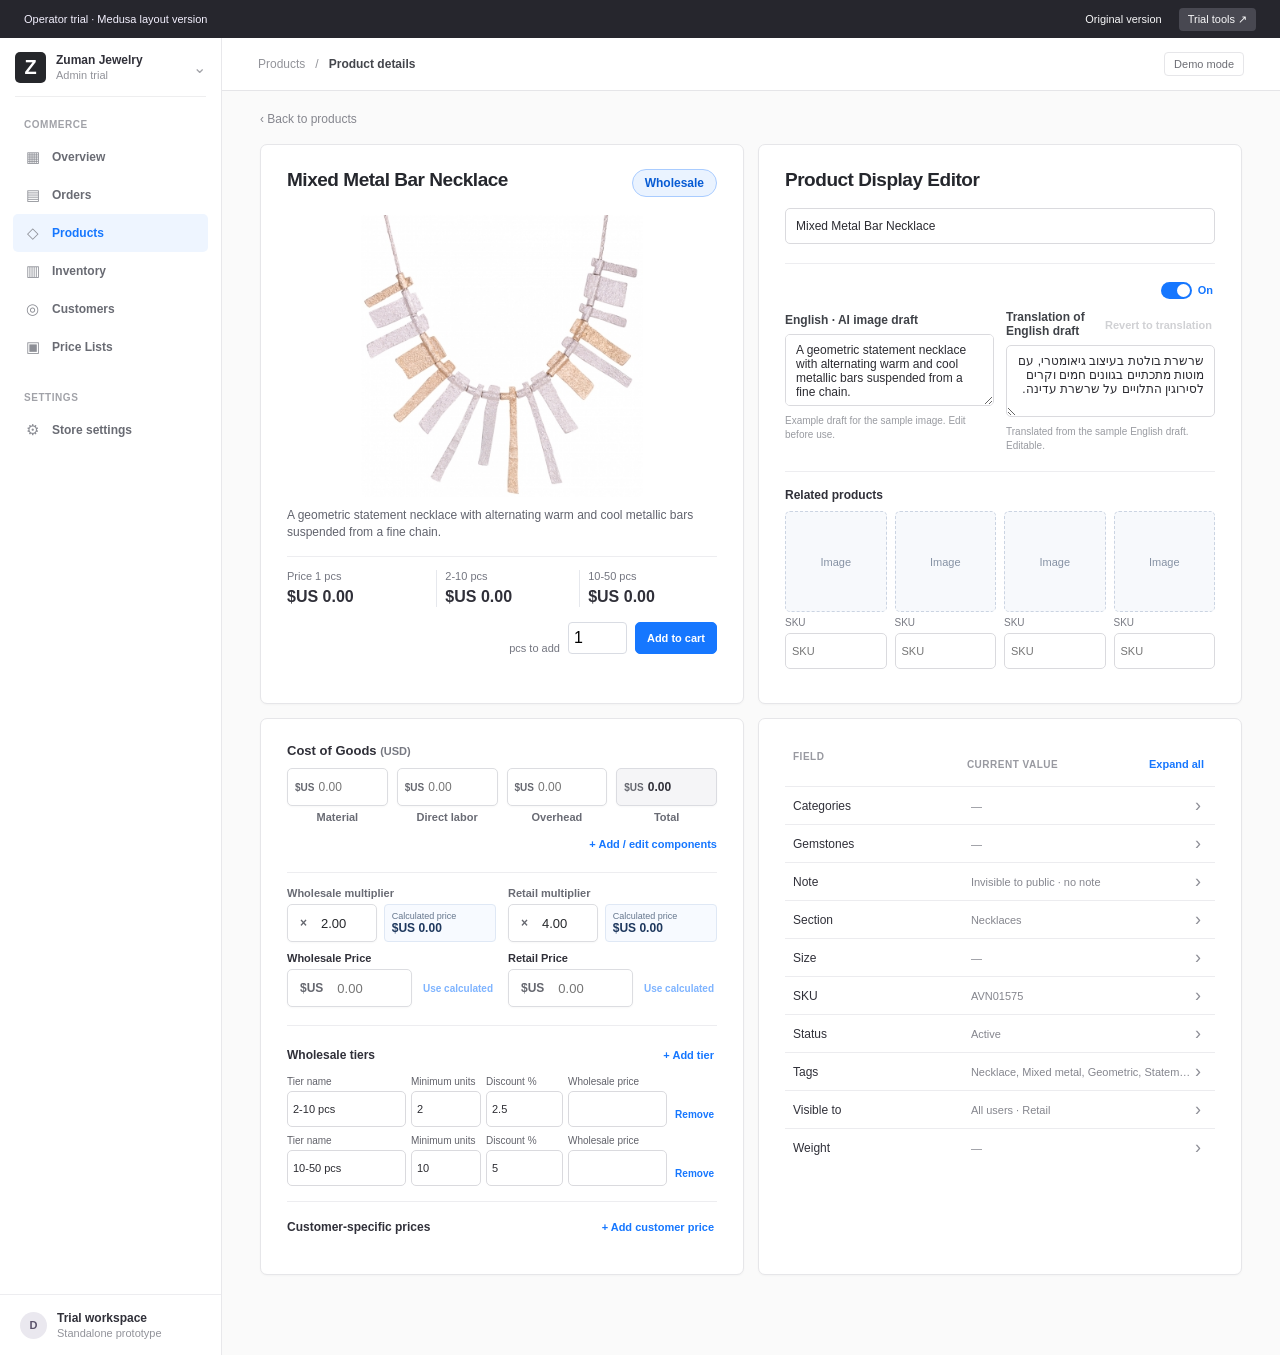
==== commit 72b621c8: "Refine Medusa trial product preview, pricing tiers, and related products" ====
--- a/medusa-product/index.html
+++ b/medusa-product/index.html
@@ -5,8 +5,8 @@
   <meta name="viewport" content="width=device-width,initial-scale=1">
   <title>Product details | Zuman Medusa trial</title>
   <meta name="description" content="A standalone Medusa-style product editing trial for Zuman Jewelry.">
-  <link rel="stylesheet" href="./style.css?v=12">
-  <script src="./app.js?v=12" defer></script>
+  <link rel="stylesheet" href="./style.css?v=13">
+  <script src="./app.js?v=13" defer></script>
 </head>
 <body>
   <div class="trial-rail"><span>Operator trial · Medusa layout version</span><span class="trial-links"><a href="../product-economics/">Original version</a><button type="button" id="openTrial">Trial tools <span aria-hidden="true">↗</span></button></span></div>
@@ -22,21 +22,24 @@
         <div class="page-heading"><span class="back-link">‹ Back to products</span></div>
         <div class="sketch-top-row">
           <section class="panel sketch-preview" aria-label="Product display preview">
-            <h2 id="sketchPreviewTitle" class="sketch-section-title">Mixed Metal Bar Necklace</h2>
+            <div class="sketch-preview-head"><h2 id="sketchPreviewTitle" class="sketch-section-title">Mixed Metal Bar Necklace</h2><button type="button" id="previewModeToggle" class="preview-mode-toggle" aria-label="Preview Wholesale; switch to Retail">Wholesale</button></div>
             <div class="sketch-site-card">
               <div id="sketchPhotoHost" class="sketch-photo"><button type="button" id="photoImport" class="photo-import" aria-label="Import product image" title="Import product image"><svg viewBox="0 0 24 24" fill="none" stroke="currentColor" stroke-width="1.8" stroke-linecap="round" stroke-linejoin="round" aria-hidden="true"><path d="M4 8a2 2 0 0 1 2-2h2l1.5-2h5L16 6h2a2 2 0 0 1 2 2v10a2 2 0 0 1-2 2H6a2 2 0 0 1-2-2z"/><circle cx="12" cy="13" r="3"/></svg></button></div>
               <div class="sketch-site-copy">
                 <p id="sketchPreviewDescription">A geometric statement necklace with alternating warm and cool metallic bars suspended from a fine chain.</p>
-                <div class="sketch-preview-prices"><div><span>Wholesale Price</span><strong id="sketchPreviewWholesale">$US 0.00</strong></div></div>
+                <div class="sketch-preview-prices"><div><span id="previewPriceLabel">Price 1 pcs</span><strong id="sketchPreviewPrice">$US 0.00</strong></div><div id="previewWholesaleTiers" class="preview-wholesale-tiers"></div></div>
+                <div class="preview-cart"><label for="previewQty">pcs to add</label><input id="previewQty" type="number" min="1" max="50" step="1" value="1" inputmode="numeric"><button type="button" id="previewAddCart" class="btn btn-primary">Add to cart</button></div><p id="previewCartStatus" class="preview-cart-status" role="status" aria-live="polite"></p>
               </div>
             </div>
           </section>
           <section class="panel sketch-editor" aria-label="Edit product display">
             <div class="sketch-editor-meta"><h2 class="sketch-section-title">Product Display Editor</h2><div class="field-row"><label class="visually-hidden" for="sketchTitleInput">Product title</label><input id="sketchTitleInput" class="text-input" maxlength="120" value="Mixed Metal Bar Necklace" aria-label="Product title"></div></div>
             <div id="sketchDescriptionHost" class="sketch-description"></div>
-            <div id="sketchDisplayPricing"><div class="sketch-pricing-grid">
-              <div class="sketch-price-block"><label for="sketchWholesaleInput">Wholesale Price</label><div class="input-money"><span>$US</span><input id="sketchWholesaleInput" type="number" min="0" step="0.01" inputmode="decimal" placeholder="0.00"></div></div>
-              <div class="sketch-price-block"><label for="sketchRetailInput">Retail Price</label><div class="input-money"><span>$US</span><input id="sketchRetailInput" type="number" min="0" step="0.01" inputmode="decimal" placeholder="0.00"></div></div>
+            <div class="sketch-related-editor"><div class="sketch-related-heading">Related products</div><div id="sketchRelatedSlots" class="sketch-related-slots">
+              <label class="sketch-related-slot"><span class="related-image-placeholder" aria-hidden="true">Image</span><span>SKU</span><input class="text-input related-slot-sku" data-slot="0" aria-label="Related product 1 SKU" placeholder="SKU"></label>
+              <label class="sketch-related-slot"><span class="related-image-placeholder" aria-hidden="true">Image</span><span>SKU</span><input class="text-input related-slot-sku" data-slot="1" aria-label="Related product 2 SKU" placeholder="SKU"></label>
+              <label class="sketch-related-slot"><span class="related-image-placeholder" aria-hidden="true">Image</span><span>SKU</span><input class="text-input related-slot-sku" data-slot="2" aria-label="Related product 3 SKU" placeholder="SKU"></label>
+              <label class="sketch-related-slot"><span class="related-image-placeholder" aria-hidden="true">Image</span><span>SKU</span><input class="text-input related-slot-sku" data-slot="3" aria-label="Related product 4 SKU" placeholder="SKU"></label>
             </div></div>
           </section>
         </div>
@@ -51,14 +54,13 @@
               <div class="sketch-cost-field sketch-cost-total"><div class="input-money"><span>$US</span><output id="sketchTotalCostValue" for="sketchMaterialCost sketchDirectLaborCost sketchOverheadCost sketchUnallocatedCost">0.00</output></div><span>Total</span></div>
             </div>
             <div id="sketchComponentsHost"></div>
-            <div class="sketch-price-guidance"><div class="sketch-prices-head"><strong>Multipliers</strong></div><div class="sketch-guidance-grid"><div class="sketch-guidance-item"><label for="newWholesaleMultiplier">Wholesale multiplier</label><div id="sketchWholesaleMultiplierHost"></div><div class="sketch-suggestion"><span id="sketchWholesaleSuggestion">Enter multiplier</span><button type="button" id="useWholesaleSuggestion" class="link-button" disabled>Use</button></div></div><div class="sketch-guidance-item"><label for="newRetailMultiplier">Retail multiplier</label><div id="sketchRetailMultiplierHost"></div><div class="sketch-suggestion"><span id="sketchRetailSuggestion">Enter multiplier</span><button type="button" id="useRetailSuggestion" class="link-button" disabled>Use</button></div></div></div></div>
+            <div class="sketch-price-guidance"><div class="sketch-guidance-grid"><div class="sketch-guidance-item"><label for="newWholesaleMultiplier">Wholesale multiplier</label><div class="sketch-guidance-pair"><div id="sketchWholesaleMultiplierHost"></div><div class="calculated-price"><small>Calculated price</small><output id="sketchWholesaleSuggestion">$US 0.00</output></div></div><div class="sketch-display-price"><label for="sketchWholesaleInput">Wholesale Price</label><div class="input-money"><span>$US</span><input id="sketchWholesaleInput" type="number" min="0" step="0.01" inputmode="decimal" placeholder="0.00"></div><button type="button" id="useWholesaleSuggestion" class="link-button" disabled>Use calculated</button></div></div><div class="sketch-guidance-item"><label for="newRetailMultiplier">Retail multiplier</label><div class="sketch-guidance-pair"><div id="sketchRetailMultiplierHost"></div><div class="calculated-price"><small>Calculated price</small><output id="sketchRetailSuggestion">$US 0.00</output></div></div><div class="sketch-display-price"><label for="sketchRetailInput">Retail Price</label><div class="input-money"><span>$US</span><input id="sketchRetailInput" type="number" min="0" step="0.01" inputmode="decimal" placeholder="0.00"></div><button type="button" id="useRetailSuggestion" class="link-button" disabled>Use calculated</button></div></div></div></div>
             <div class="sketch-prices"><div class="sketch-prices-head"><strong>Wholesale tiers</strong><button type="button" id="sketchAddTier" class="link-button">+ Add tier</button></div><div id="sketchTierHost"></div><div class="sketch-prices-head"><strong>Customer-specific prices</strong><button type="button" id="sketchAddCustomer" class="link-button">+ Add customer price</button></div><div id="sketchCustomerHost"></div></div>
           </section>
-          <section class="panel sketch-attributes" aria-label="Product attributes in alphabetical order"><div class="sketch-list-head"><small>FIELD</small><small>CURRENT VALUE</small></div><div class="sketch-attribute-list">
+          <section class="panel sketch-attributes" aria-label="Product attributes in alphabetical order"><div class="sketch-list-head"><small>FIELD</small><span><small>CURRENT VALUE</small><button type="button" id="expandAllAttributes" class="link-button" aria-expanded="false">Expand all</button></span></div><div class="sketch-attribute-list">
             <details><summary><span>Categories</span><small id="sketchCategories">None</small><b>›</b></summary><div id="sketchCategoriesHost"></div></details>
             <details><summary><span>Gemstones</span><small id="sketchGemstones">None</small><b>›</b></summary><div id="sketchGemstonesHost"></div></details>
             <details><summary><span>Note</span><small id="sketchNote">None</small><b>›</b></summary><div id="sketchNoteHost"></div></details>
-            <details><summary><span>Related products</span><small id="sketchRelated">None</small><b>›</b></summary><div id="sketchRelatedHost"></div></details>
             <details><summary><span>Section</span><small id="sketchSectionRow">Not set</small><b>›</b></summary><div id="sketchSectionHost"></div></details>
             <details><summary><span>Size</span><small id="sketchSize">Not set</small><b>›</b></summary><div id="sketchSizeHost"></div></details>
             <details><summary><span>SKU</span><small id="sketchSkuRow">AVN01575</small><b>›</b></summary><div id="sketchSkuHost"></div></details>
--- a/medusa-product/style.css
+++ b/medusa-product/style.css
@@ -593,3 +593,40 @@
 .choice-grid input, .choice-inline input, .show-choices input, .breakdown-confirm input { accent-color: var(--accent-electric); }
 .preset-tags button[aria-pressed="true"] { border-color: #8dbaff; background: #eef5ff; color: #145cb9; }
 @media (hover: none) { .photo-import { opacity: 1; pointer-events: auto; } }
+
+/* Trial preview, pricing, and compact editor controls. */
+.sketch-preview-head { display: flex; justify-content: space-between; align-items: flex-start; gap: 12px; margin-bottom: 18px; }
+.sketch-preview-head .sketch-section-title { margin: 0; }
+.preview-mode-toggle { flex: none; border: 1px solid #a9ccff; border-radius: 999px; background: #eaf3ff; color: #075bd4; padding: 6px 12px; font-size: 12px; font-weight: 700; cursor: pointer; }
+.preview-mode-toggle:hover, .preview-mode-toggle:focus-visible { background: #d7eaff; outline-color: var(--accent-electric); }
+.sketch-preview-prices { grid-template-columns: minmax(0,1fr) minmax(0,2fr); gap: 9px; }
+.sketch-preview-prices > div { min-width: 0; }
+.preview-wholesale-tiers { display: grid !important; grid-template-columns: repeat(2,minmax(0,1fr)); gap: 8px; }
+.preview-wholesale-tiers[hidden] { display: none !important; }
+.preview-wholesale-tiers > div { display: flex; flex-direction: column; gap: 5px; border-left: 1px solid #e6e8ed; padding-left: 8px; }
+.preview-cart { display: flex; align-items: end; justify-content: flex-end; gap: 8px; margin-top: 15px; }
+.preview-cart label { color: #747680; font-size: 11px; }
+.preview-cart input { width: 59px; min-height: 32px; border: 1px solid #d9dce3; border-radius: 4px; padding: 3px 5px; }
+.preview-cart .btn { min-height: 32px; font-size: 11px; }
+.preview-cart-status { min-height: 16px; margin: 7px 0 0 !important; text-align: right; color: #425476 !important; font-size: 10px !important; }
+.sketch-related-editor { margin-top: 17px; padding-top: 16px; border-top: 1px solid #ededf0; }
+.sketch-related-heading { margin-bottom: 9px; font-size: 12px; font-weight: 700; }
+.sketch-related-slots { display: grid; grid-template-columns: repeat(4,minmax(0,1fr)); gap: 8px; }
+.sketch-related-slot { min-width: 0; display: flex; flex-direction: column; gap: 5px; color: #777982; font-size: 10px; }
+.related-image-placeholder { display: grid; place-items: center; aspect-ratio: 1; border: 1px dashed #cbd4e2; border-radius: 5px; background: #f7f9fc; color: #8692a4; font-size: 11px; }
+.sketch-related-slot .text-input { width: 100%; min-width: 0; padding: 6px; font-size: 11px; }
+.sketch-guidance-pair { display: grid; grid-template-columns: minmax(80px,1fr) minmax(110px,1.25fr); gap: 7px; align-items: stretch; }
+.sketch-guidance-pair .input-money { max-width: none; width: 100%; }
+.calculated-price { display: flex; flex-direction: column; justify-content: center; min-width: 0; border: 1px solid #dfe8f5; border-radius: 4px; padding: 4px 7px; background: #f7faff; }
+.calculated-price small { color: #65768d; font-size: 9px; }
+.calculated-price output { color: #1e385e; font-size: 12px; font-weight: 700; white-space: nowrap; }
+.sketch-display-price { display: grid; grid-template-columns: minmax(0,1fr) auto; gap: 5px 8px; align-items: center; margin-top: 10px; }
+.sketch-display-price label { grid-column: 1 / -1; font-size: 11px; font-weight: 650; }
+.sketch-display-price .input-money { width: 100%; max-width: none; }
+.sketch-display-price .link-button { font-size: 10px; white-space: nowrap; }
+.sketch-prices #tierRows .exception-row { grid-template-columns: minmax(90px,1.2fr) 70px 77px minmax(85px,1fr) auto; gap: 5px; }
+.sketch-prices #tierRows .exception-row .link-button { font-size: 10px; }
+.sketch-list-head > span { display: flex; align-items: center; justify-content: space-between; gap: 8px; }
+.sketch-list-head #expandAllAttributes { font-size: 11px; white-space: nowrap; }
+@media (max-width: 1080px) { .sketch-prices #tierRows .exception-row { grid-template-columns: repeat(2,minmax(0,1fr)); } .sketch-prices #tierRows .exception-row .link-button { justify-self: start; } }
+@media (max-width: 580px) { .sketch-preview-prices { grid-template-columns: 1fr; } .preview-wholesale-tiers > div:first-child { border-left: 0; padding-left: 0; } .sketch-guidance-grid { grid-template-columns: 1fr; } .sketch-related-slots { grid-template-columns: repeat(2,minmax(0,1fr)); } }
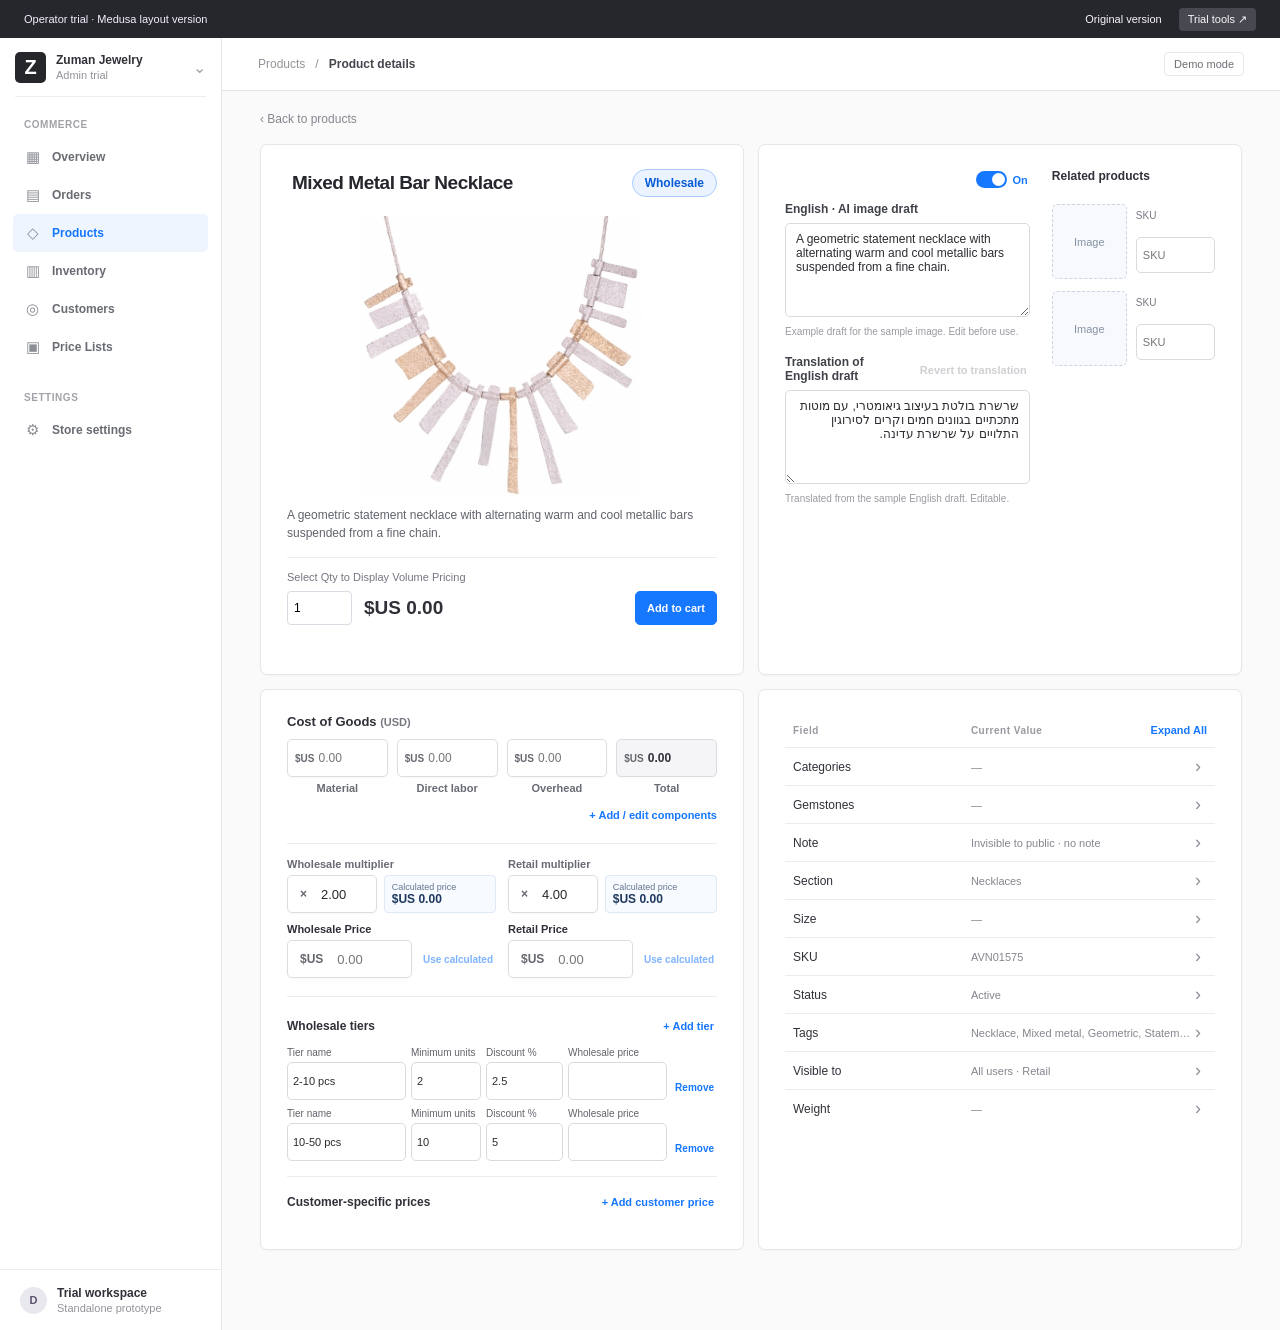
==== commit daba4deb: "Make product title and volume pricing directly editable in preview" ====
--- a/medusa-product/index.html
+++ b/medusa-product/index.html
@@ -5,8 +5,8 @@
   <meta name="viewport" content="width=device-width,initial-scale=1">
   <title>Product details | Zuman Medusa trial</title>
   <meta name="description" content="A standalone Medusa-style product editing trial for Zuman Jewelry.">
-  <link rel="stylesheet" href="./style.css?v=13">
-  <script src="./app.js?v=13" defer></script>
+  <link rel="stylesheet" href="./style.css?v=14">
+  <script src="./app.js?v=14" defer></script>
 </head>
 <body>
   <div class="trial-rail"><span>Operator trial · Medusa layout version</span><span class="trial-links"><a href="../product-economics/">Original version</a><button type="button" id="openTrial">Trial tools <span aria-hidden="true">↗</span></button></span></div>
@@ -22,24 +22,20 @@
         <div class="page-heading"><span class="back-link">‹ Back to products</span></div>
         <div class="sketch-top-row">
           <section class="panel sketch-preview" aria-label="Product display preview">
-            <div class="sketch-preview-head"><h2 id="sketchPreviewTitle" class="sketch-section-title">Mixed Metal Bar Necklace</h2><button type="button" id="previewModeToggle" class="preview-mode-toggle" aria-label="Preview Wholesale; switch to Retail">Wholesale</button></div>
+            <div class="sketch-preview-head"><h2 class="sketch-section-title"><label class="visually-hidden" for="sketchTitleInput">Product title</label><input id="sketchTitleInput" class="sketch-title-edit" maxlength="120" value="Mixed Metal Bar Necklace" aria-label="Product title" title="Edit product title"></h2><button type="button" id="previewModeToggle" class="preview-mode-toggle" aria-label="Preview Wholesale; switch to Retail">Wholesale</button></div>
             <div class="sketch-site-card">
               <div id="sketchPhotoHost" class="sketch-photo"><button type="button" id="photoImport" class="photo-import" aria-label="Import product image" title="Import product image"><svg viewBox="0 0 24 24" fill="none" stroke="currentColor" stroke-width="1.8" stroke-linecap="round" stroke-linejoin="round" aria-hidden="true"><path d="M4 8a2 2 0 0 1 2-2h2l1.5-2h5L16 6h2a2 2 0 0 1 2 2v10a2 2 0 0 1-2 2H6a2 2 0 0 1-2-2z"/><circle cx="12" cy="13" r="3"/></svg></button></div>
               <div class="sketch-site-copy">
                 <p id="sketchPreviewDescription">A geometric statement necklace with alternating warm and cool metallic bars suspended from a fine chain.</p>
-                <div class="sketch-preview-prices"><div><span id="previewPriceLabel">Price 1 pcs</span><strong id="sketchPreviewPrice">$US 0.00</strong></div><div id="previewWholesaleTiers" class="preview-wholesale-tiers"></div></div>
-                <div class="preview-cart"><label for="previewQty">pcs to add</label><input id="previewQty" type="number" min="1" max="50" step="1" value="1" inputmode="numeric"><button type="button" id="previewAddCart" class="btn btn-primary">Add to cart</button></div><p id="previewCartStatus" class="preview-cart-status" role="status" aria-live="polite"></p>
+                <div class="sketch-preview-prices"><div class="preview-price-choice"><label id="previewPriceLabel" for="previewQty">Select Qty to Display Volume Pricing</label><div class="preview-price-line"><input id="previewQty" type="number" min="1" max="50" step="1" value="1" inputmode="numeric"><strong id="sketchPreviewPrice" aria-live="polite">$US 0.00</strong></div></div><button type="button" id="previewAddCart" class="btn btn-primary">Add to cart</button></div><p id="previewCartStatus" class="preview-cart-status" role="status" aria-live="polite"></p>
               </div>
             </div>
           </section>
           <section class="panel sketch-editor" aria-label="Edit product display">
-            <div class="sketch-editor-meta"><h2 class="sketch-section-title">Product Display Editor</h2><div class="field-row"><label class="visually-hidden" for="sketchTitleInput">Product title</label><input id="sketchTitleInput" class="text-input" maxlength="120" value="Mixed Metal Bar Necklace" aria-label="Product title"></div></div>
-            <div id="sketchDescriptionHost" class="sketch-description"></div>
+            <div class="sketch-editor-grid"><div id="sketchDescriptionHost" class="sketch-description"></div>
             <div class="sketch-related-editor"><div class="sketch-related-heading">Related products</div><div id="sketchRelatedSlots" class="sketch-related-slots">
               <label class="sketch-related-slot"><span class="related-image-placeholder" aria-hidden="true">Image</span><span>SKU</span><input class="text-input related-slot-sku" data-slot="0" aria-label="Related product 1 SKU" placeholder="SKU"></label>
               <label class="sketch-related-slot"><span class="related-image-placeholder" aria-hidden="true">Image</span><span>SKU</span><input class="text-input related-slot-sku" data-slot="1" aria-label="Related product 2 SKU" placeholder="SKU"></label>
-              <label class="sketch-related-slot"><span class="related-image-placeholder" aria-hidden="true">Image</span><span>SKU</span><input class="text-input related-slot-sku" data-slot="2" aria-label="Related product 3 SKU" placeholder="SKU"></label>
-              <label class="sketch-related-slot"><span class="related-image-placeholder" aria-hidden="true">Image</span><span>SKU</span><input class="text-input related-slot-sku" data-slot="3" aria-label="Related product 4 SKU" placeholder="SKU"></label>
             </div></div>
           </section>
         </div>
@@ -57,7 +53,7 @@
             <div class="sketch-price-guidance"><div class="sketch-guidance-grid"><div class="sketch-guidance-item"><label for="newWholesaleMultiplier">Wholesale multiplier</label><div class="sketch-guidance-pair"><div id="sketchWholesaleMultiplierHost"></div><div class="calculated-price"><small>Calculated price</small><output id="sketchWholesaleSuggestion">$US 0.00</output></div></div><div class="sketch-display-price"><label for="sketchWholesaleInput">Wholesale Price</label><div class="input-money"><span>$US</span><input id="sketchWholesaleInput" type="number" min="0" step="0.01" inputmode="decimal" placeholder="0.00"></div><button type="button" id="useWholesaleSuggestion" class="link-button" disabled>Use calculated</button></div></div><div class="sketch-guidance-item"><label for="newRetailMultiplier">Retail multiplier</label><div class="sketch-guidance-pair"><div id="sketchRetailMultiplierHost"></div><div class="calculated-price"><small>Calculated price</small><output id="sketchRetailSuggestion">$US 0.00</output></div></div><div class="sketch-display-price"><label for="sketchRetailInput">Retail Price</label><div class="input-money"><span>$US</span><input id="sketchRetailInput" type="number" min="0" step="0.01" inputmode="decimal" placeholder="0.00"></div><button type="button" id="useRetailSuggestion" class="link-button" disabled>Use calculated</button></div></div></div></div>
             <div class="sketch-prices"><div class="sketch-prices-head"><strong>Wholesale tiers</strong><button type="button" id="sketchAddTier" class="link-button">+ Add tier</button></div><div id="sketchTierHost"></div><div class="sketch-prices-head"><strong>Customer-specific prices</strong><button type="button" id="sketchAddCustomer" class="link-button">+ Add customer price</button></div><div id="sketchCustomerHost"></div></div>
           </section>
-          <section class="panel sketch-attributes" aria-label="Product attributes in alphabetical order"><div class="sketch-list-head"><small>FIELD</small><span><small>CURRENT VALUE</small><button type="button" id="expandAllAttributes" class="link-button" aria-expanded="false">Expand all</button></span></div><div class="sketch-attribute-list">
+          <section class="panel sketch-attributes" aria-label="Product attributes in alphabetical order"><div class="sketch-list-head"><small>Field</small><small>Current Value</small><button type="button" id="expandAllAttributes" class="link-button" aria-expanded="false">Expand All</button></div><div class="sketch-attribute-list">
             <details><summary><span>Categories</span><small id="sketchCategories">None</small><b>›</b></summary><div id="sketchCategoriesHost"></div></details>
             <details><summary><span>Gemstones</span><small id="sketchGemstones">None</small><b>›</b></summary><div id="sketchGemstonesHost"></div></details>
             <details><summary><span>Note</span><small id="sketchNote">None</small><b>›</b></summary><div id="sketchNoteHost"></div></details>
--- a/medusa-product/style.css
+++ b/medusa-product/style.css
@@ -630,3 +630,38 @@
 .sketch-list-head #expandAllAttributes { font-size: 11px; white-space: nowrap; }
 @media (max-width: 1080px) { .sketch-prices #tierRows .exception-row { grid-template-columns: repeat(2,minmax(0,1fr)); } .sketch-prices #tierRows .exception-row .link-button { justify-self: start; } }
 @media (max-width: 580px) { .sketch-preview-prices { grid-template-columns: 1fr; } .preview-wholesale-tiers > div:first-child { border-left: 0; padding-left: 0; } .sketch-guidance-grid { grid-template-columns: 1fr; } .sketch-related-slots { grid-template-columns: repeat(2,minmax(0,1fr)); } }
+
+/* Editable product heading and quantity-driven display preview. */
+.sketch-preview-head .sketch-section-title { flex: 1; min-width: 0; }
+.sketch-title-edit { display: block; width: 100%; min-width: 0; padding: 2px 4px; border: 1px solid transparent; border-radius: 4px; background: transparent; color: inherit; font: inherit; letter-spacing: inherit; line-height: inherit; cursor: text; }
+.sketch-title-edit:hover { border-color: #c7d9f6; }
+.sketch-title-edit:focus { outline: 2px solid var(--accent-electric); outline-offset: 1px; background: #fff; }
+.sketch-preview-prices { display: flex; align-items: end; justify-content: space-between; gap: 15px; }
+.sketch-preview-prices .preview-price-choice { display: block; min-width: 0; }
+.preview-price-choice > label { display: block; margin-bottom: 8px; color: #747680; font-size: 11px; }
+.preview-price-line { display: flex; align-items: center; gap: 12px; }
+.preview-price-line input { width: 65px; height: 34px; border: 1px solid #d9dce3; border-radius: 4px; padding: 3px 6px; font-size: 12px; }
+.preview-price-line strong { font-size: 19px; white-space: nowrap; }
+.sketch-preview-prices > .btn { flex: none; min-height: 34px; font-size: 11px; }
+
+/* English and Hebrew descriptions beside two vertically stacked related products. */
+.sketch-editor-grid { display: grid; grid-template-columns: minmax(0,1.35fr) minmax(0,.9fr); gap: 22px; align-items: start; }
+.sketch-editor .sketch-description { min-width: 0; margin: 0; padding: 0; border: 0; }
+.sketch-editor .description-section { grid-template-columns: 1fr; gap: 15px; }
+.sketch-editor .sketch-description textarea { height: 94px; min-height: 94px; }
+.sketch-editor .sketch-description .field-row { min-width: 0; }
+.sketch-related-editor { min-width: 0; margin: 0; padding: 0; border: 0; }
+.sketch-related-heading { min-height: 25px; margin-bottom: 10px; }
+.sketch-related-slots { grid-template-columns: 1fr; gap: 12px; }
+.sketch-related-slot { display: grid; grid-template-columns: 75px minmax(0,1fr); grid-template-rows: auto auto; align-items: center; gap: 3px 9px; }
+.related-image-placeholder { grid-column: 1; grid-row: 1 / span 2; width: 75px; height: 75px; aspect-ratio: auto; }
+.sketch-related-slot > span:nth-child(2) { grid-column: 2; grid-row: 1; }
+.sketch-related-slot .text-input { grid-column: 2; grid-row: 2; }
+
+/* Match field heights throughout the Cost of Goods panel. */
+.sketch-cost-field .input-money, .sketch-guidance-pair .input-money, .sketch-display-price .input-money, .calculated-price, .sketch-prices .exception-field input { min-height: 38px; }
+.sketch-cost-field .input-money input, .sketch-cost-field .input-money output { height: 36px; min-height: 36px; font-size: 12px; line-height: 36px; }
+.sketch-cost-field .input-money output { font-weight: 700; }
+.sketch-list-head { grid-template-columns: 42% minmax(0,1fr) auto; column-gap: 4px; align-items: center; }
+.sketch-list-head #expandAllAttributes { padding: 2px 0; }
+@media (max-width: 580px) { .sketch-editor-grid { grid-template-columns: 1fr; gap: 20px; } .sketch-related-slots { grid-template-columns: 1fr; } .sketch-preview-prices { display: flex; } .sketch-preview-prices > .btn { align-self: end; } }
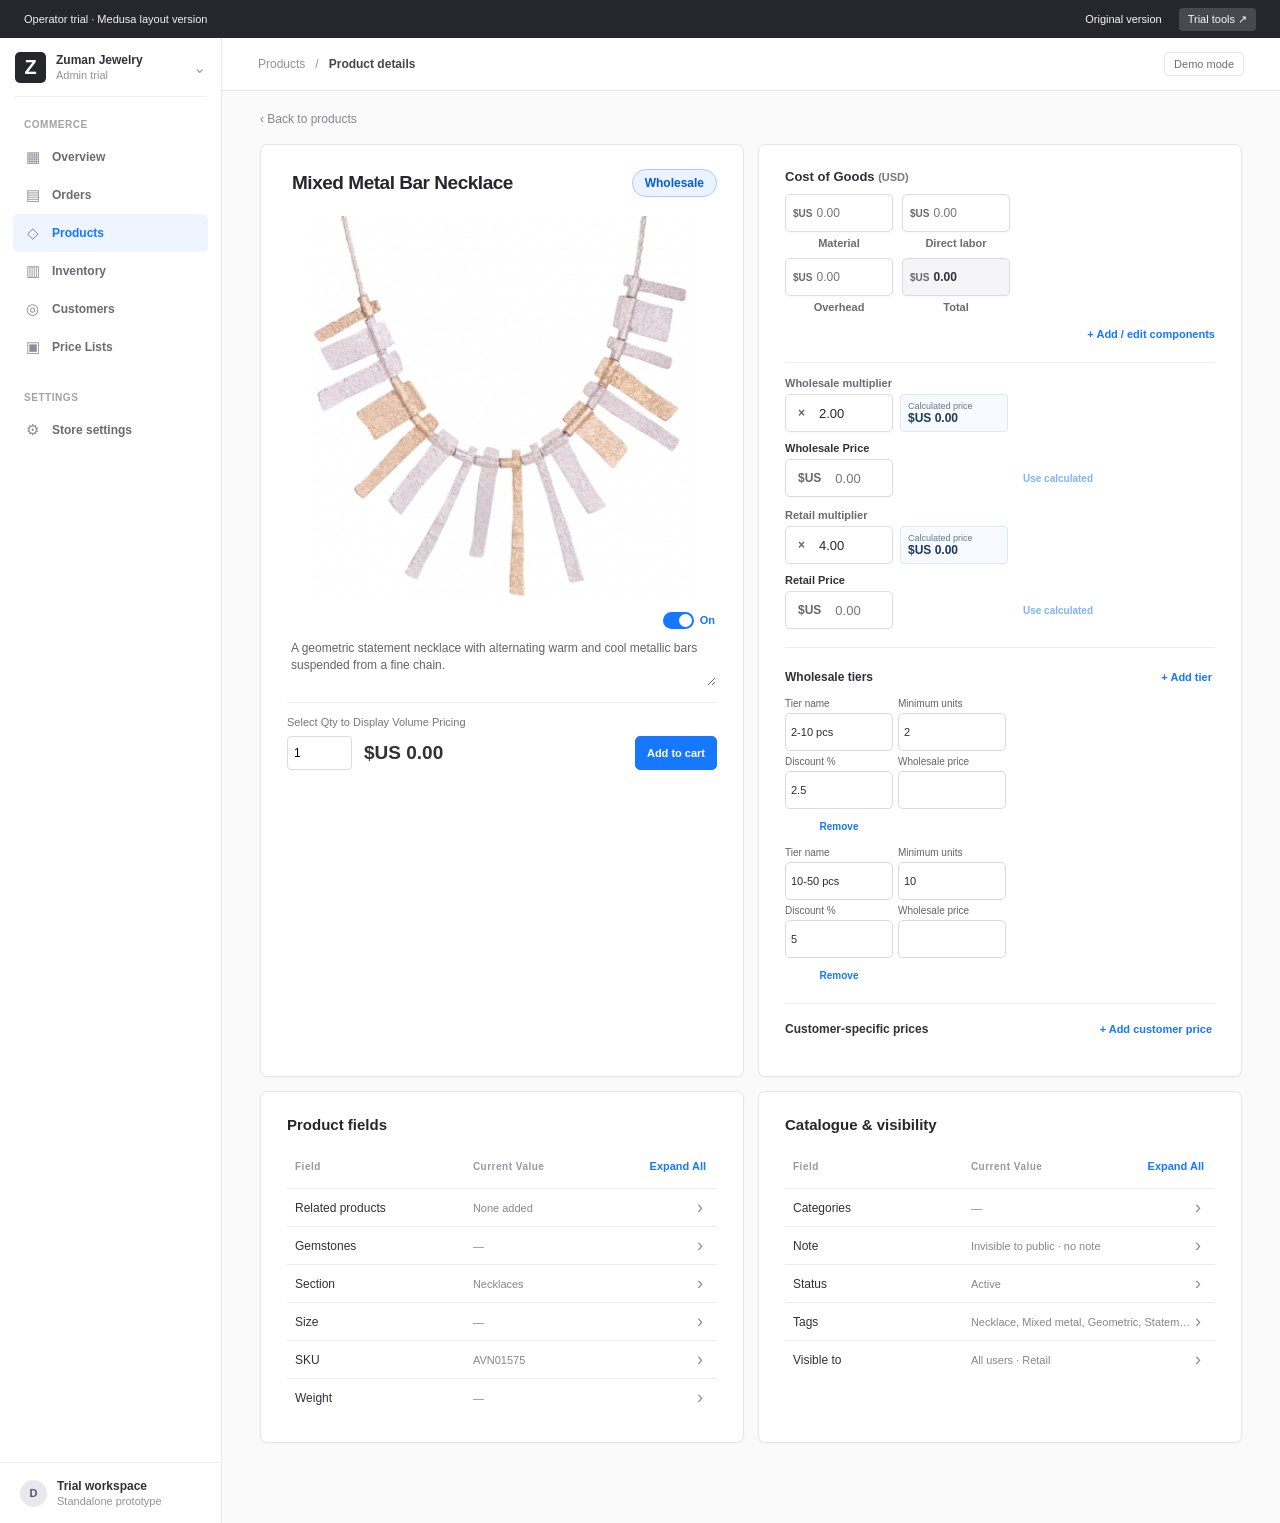
==== commit 59bcc563: "Move calculator beside editable preview and split product fields" ====
--- a/medusa-product/index.html
+++ b/medusa-product/index.html
@@ -5,8 +5,8 @@
   <meta name="viewport" content="width=device-width,initial-scale=1">
   <title>Product details | Zuman Medusa trial</title>
   <meta name="description" content="A standalone Medusa-style product editing trial for Zuman Jewelry.">
-  <link rel="stylesheet" href="./style.css?v=14">
-  <script src="./app.js?v=14" defer></script>
+  <link rel="stylesheet" href="./style.css?v=15">
+  <script src="./app.js?v=15" defer></script>
 </head>
 <body>
   <div class="trial-rail"><span>Operator trial · Medusa layout version</span><span class="trial-links"><a href="../product-economics/">Original version</a><button type="button" id="openTrial">Trial tools <span aria-hidden="true">↗</span></button></span></div>
@@ -26,17 +26,10 @@
             <div class="sketch-site-card">
               <div id="sketchPhotoHost" class="sketch-photo"><button type="button" id="photoImport" class="photo-import" aria-label="Import product image" title="Import product image"><svg viewBox="0 0 24 24" fill="none" stroke="currentColor" stroke-width="1.8" stroke-linecap="round" stroke-linejoin="round" aria-hidden="true"><path d="M4 8a2 2 0 0 1 2-2h2l1.5-2h5L16 6h2a2 2 0 0 1 2 2v10a2 2 0 0 1-2 2H6a2 2 0 0 1-2-2z"/><circle cx="12" cy="13" r="3"/></svg></button></div>
               <div class="sketch-site-copy">
-                <p id="sketchPreviewDescription">A geometric statement necklace with alternating warm and cool metallic bars suspended from a fine chain.</p>
+                <div id="sketchDescriptionHost" class="preview-description-edit"></div>
                 <div class="sketch-preview-prices"><div class="preview-price-choice"><label id="previewPriceLabel" for="previewQty">Select Qty to Display Volume Pricing</label><div class="preview-price-line"><input id="previewQty" type="number" min="1" max="50" step="1" value="1" inputmode="numeric"><strong id="sketchPreviewPrice" aria-live="polite">$US 0.00</strong></div></div><button type="button" id="previewAddCart" class="btn btn-primary">Add to cart</button></div><p id="previewCartStatus" class="preview-cart-status" role="status" aria-live="polite"></p>
               </div>
             </div>
-          </section>
-          <section class="panel sketch-editor" aria-label="Edit product display">
-            <div class="sketch-editor-grid"><div id="sketchDescriptionHost" class="sketch-description"></div>
-            <div class="sketch-related-editor"><div class="sketch-related-heading">Related products</div><div id="sketchRelatedSlots" class="sketch-related-slots">
-              <label class="sketch-related-slot"><span class="related-image-placeholder" aria-hidden="true">Image</span><span>SKU</span><input class="text-input related-slot-sku" data-slot="0" aria-label="Related product 1 SKU" placeholder="SKU"></label>
-              <label class="sketch-related-slot"><span class="related-image-placeholder" aria-hidden="true">Image</span><span>SKU</span><input class="text-input related-slot-sku" data-slot="1" aria-label="Related product 2 SKU" placeholder="SKU"></label>
-            </div></div>
           </section>
         </div>
         <div class="sketch-columns">
@@ -53,17 +46,23 @@
             <div class="sketch-price-guidance"><div class="sketch-guidance-grid"><div class="sketch-guidance-item"><label for="newWholesaleMultiplier">Wholesale multiplier</label><div class="sketch-guidance-pair"><div id="sketchWholesaleMultiplierHost"></div><div class="calculated-price"><small>Calculated price</small><output id="sketchWholesaleSuggestion">$US 0.00</output></div></div><div class="sketch-display-price"><label for="sketchWholesaleInput">Wholesale Price</label><div class="input-money"><span>$US</span><input id="sketchWholesaleInput" type="number" min="0" step="0.01" inputmode="decimal" placeholder="0.00"></div><button type="button" id="useWholesaleSuggestion" class="link-button" disabled>Use calculated</button></div></div><div class="sketch-guidance-item"><label for="newRetailMultiplier">Retail multiplier</label><div class="sketch-guidance-pair"><div id="sketchRetailMultiplierHost"></div><div class="calculated-price"><small>Calculated price</small><output id="sketchRetailSuggestion">$US 0.00</output></div></div><div class="sketch-display-price"><label for="sketchRetailInput">Retail Price</label><div class="input-money"><span>$US</span><input id="sketchRetailInput" type="number" min="0" step="0.01" inputmode="decimal" placeholder="0.00"></div><button type="button" id="useRetailSuggestion" class="link-button" disabled>Use calculated</button></div></div></div></div>
             <div class="sketch-prices"><div class="sketch-prices-head"><strong>Wholesale tiers</strong><button type="button" id="sketchAddTier" class="link-button">+ Add tier</button></div><div id="sketchTierHost"></div><div class="sketch-prices-head"><strong>Customer-specific prices</strong><button type="button" id="sketchAddCustomer" class="link-button">+ Add customer price</button></div><div id="sketchCustomerHost"></div></div>
           </section>
-          <section class="panel sketch-attributes" aria-label="Product attributes in alphabetical order"><div class="sketch-list-head"><small>Field</small><small>Current Value</small><button type="button" id="expandAllAttributes" class="link-button" aria-expanded="false">Expand All</button></div><div class="sketch-attribute-list">
-            <details><summary><span>Categories</span><small id="sketchCategories">None</small><b>›</b></summary><div id="sketchCategoriesHost"></div></details>
+          <section class="panel sketch-attributes" aria-label="Product fields"><h2 class="sketch-field-group-title">Product fields</h2><div class="sketch-list-head"><small>Field</small><small>Current Value</small><button type="button" class="expand-attributes link-button" aria-expanded="false">Expand All</button></div><div class="sketch-attribute-list">
+            <details><summary><span>Related products</span><small id="sketchRelated">None</small><b>›</b></summary><div id="sketchRelatedHost" class="sketch-related-slots">
+              <label class="sketch-related-slot"><span class="related-image-placeholder" aria-hidden="true">Image</span><span>SKU</span><input class="text-input related-slot-sku" data-slot="0" aria-label="Related product 1 SKU" placeholder="SKU"></label>
+              <label class="sketch-related-slot"><span class="related-image-placeholder" aria-hidden="true">Image</span><span>SKU</span><input class="text-input related-slot-sku" data-slot="1" aria-label="Related product 2 SKU" placeholder="SKU"></label>
+            </div></details>
             <details><summary><span>Gemstones</span><small id="sketchGemstones">None</small><b>›</b></summary><div id="sketchGemstonesHost"></div></details>
-            <details><summary><span>Note</span><small id="sketchNote">None</small><b>›</b></summary><div id="sketchNoteHost"></div></details>
             <details><summary><span>Section</span><small id="sketchSectionRow">Not set</small><b>›</b></summary><div id="sketchSectionHost"></div></details>
             <details><summary><span>Size</span><small id="sketchSize">Not set</small><b>›</b></summary><div id="sketchSizeHost"></div></details>
             <details><summary><span>SKU</span><small id="sketchSkuRow">AVN01575</small><b>›</b></summary><div id="sketchSkuHost"></div></details>
+            <details><summary><span>Weight</span><small id="sketchWeight">Not entered</small><b>›</b></summary><div id="sketchWeightHost"></div></details>
+          </div></section>
+          <section class="panel sketch-attributes" aria-label="Catalogue and visibility"><h2 class="sketch-field-group-title">Catalogue &amp; visibility</h2><div class="sketch-list-head"><small>Field</small><small>Current Value</small><button type="button" class="expand-attributes link-button" aria-expanded="false">Expand All</button></div><div class="sketch-attribute-list">
+            <details><summary><span>Categories</span><small id="sketchCategories">None</small><b>›</b></summary><div id="sketchCategoriesHost"></div></details>
+            <details><summary><span>Note</span><small id="sketchNote">None</small><b>›</b></summary><div id="sketchNoteHost"></div></details>
             <details><summary><span>Status</span><small id="sketchStatusRow">Active</small><b>›</b></summary><div id="sketchStatusHost"></div></details>
             <details><summary><span>Tags</span><small id="sketchTagsRow">None</small><b>›</b></summary><div id="sketchTagsHost"></div></details>
             <details><summary><span>Visible to</span><small id="sketchVisible">All users · Retail</small><b>›</b></summary><div id="sketchVisibleHost"></div></details>
-            <details><summary><span>Weight</span><small id="sketchWeight">Not entered</small><b>›</b></summary><div id="sketchWeightHost"></div></details>
           </div></section>
         </div>
         <details id="catalogPanel" class="panel product-overview editor-panel">
@@ -99,7 +98,7 @@
             </section>
             <section id="newWorkflow" class="workflow-stack" aria-label="New product pricing process" hidden>
               <section id="costPanel" class="panel workflow-panel"><div class="panel-heading"><div><h2>Step 1. Enter Cost</h2></div></div><div class="field-row cost-input-row"><label for="totalCost">Total Product Cost (USD) <span class="help" tabindex="0" aria-label="Total Product Cost help">?<span class="tip">Direct manufacturing cost for one product. You can enter this single total without a component breakdown.</span></span></label><div class="input-money"><span>$US</span><input id="totalCost" type="number" min="0" step="0.01" inputmode="decimal" placeholder="0.00"></div></div>
-                <details id="componentPanel" class="cost-breakdown"><summary id="openComponents">+ Add / edit components</summary><div class="component-content"><p class="helper">Add only the costs used by this product. The subtotal never changes the cost fields until you apply it.</p><div id="componentFields" class="component-fields"></div><select id="componentSelect" class="text-input" aria-label="Add a component"><option value="">+ Add component</option><option value="silver">Silver (925)</option><option value="gold">Gold (14K / 18K / custom)</option><option value="brass">Brass</option><option value="gemstones">Gemstones</option><option value="findings">Findings / clasps</option><option value="production">Production labour</option><option value="plating">Gold plating</option><option value="setting">Stone setting</option><option value="overhead">Factory overhead</option><option value="other">Other manufacturing costs</option></select><div id="dealerMarkupRow" class="dealer-markup" hidden><label for="dealerMarkup">Dealer markup <span class="help" tabindex="0" aria-label="Dealer markup help">?<span class="tip">Added to pure metal spot rates and entered supplier quotes. Default 5%; editable.</span></span></label><div class="input-money"><input id="dealerMarkup" type="number" min="0" step="0.1" inputmode="decimal" value="5"><span>%</span></div></div><div class="calc-row"><span>Component subtotal</span><strong id="componentSubtotal">$US 0.00</strong></div><p id="breakdownReadiness" class="helper" role="status" aria-live="polite" hidden></p><label class="breakdown-confirm"><input id="breakdownComplete" type="checkbox" disabled> I have included all applicable direct costs in this breakdown.</label><p class="helper">Applying this subtotal replaces the cost fields. Metal spot calculations estimate fine-metal content only.</p><button type="button" class="btn btn-secondary" id="adoptSubtotal" disabled>Use subtotal in cost fields</button><p id="componentsStatus" class="action-status" role="status" aria-live="polite"></p></div></details>
+                <details id="componentPanel" class="cost-breakdown"><summary id="openComponents">+ Add / edit components</summary><div class="component-content"><p class="helper">Add only the costs used by this product. The subtotal never changes the cost fields until you apply it.</p><div id="componentFields" class="component-fields"></div><select id="componentSelect" class="text-input" aria-label="Add a component"><option value="">+ Add</option><option value="silver">Silver (925)</option><option value="gold">Gold (14K / 18K / custom)</option><option value="brass">Brass</option><option value="gemstones">Gemstones</option><option value="findings">Findings / clasps</option><option value="production">Production labour</option><option value="plating">Gold plating</option><option value="setting">Stone setting</option><option value="overhead">Factory overhead</option><option value="other">Other manufacturing costs</option></select><div id="dealerMarkupRow" class="dealer-markup" hidden><label for="dealerMarkup">Dealer markup <span class="help" tabindex="0" aria-label="Dealer markup help">?<span class="tip">Added to pure metal spot rates and entered supplier quotes. Default 5%; editable.</span></span></label><div class="input-money"><input id="dealerMarkup" type="number" min="0" step="0.1" inputmode="decimal" value="5"><span>%</span></div></div><div class="calc-row"><span>Component subtotal</span><strong id="componentSubtotal">$US 0.00</strong></div><p id="breakdownReadiness" class="helper" role="status" aria-live="polite" hidden></p><label class="breakdown-confirm"><input id="breakdownComplete" type="checkbox" disabled> I have included all applicable direct costs in this breakdown.</label><p class="helper">Applying this subtotal replaces the cost fields. Metal spot calculations estimate fine-metal content only.</p><button type="button" class="btn btn-secondary" id="adoptSubtotal" disabled>Use subtotal in cost fields</button><p id="componentsStatus" class="action-status" role="status" aria-live="polite"></p></div></details>
               </section>
               <section id="suggestionPanel" class="panel workflow-panel suggestion-panel"><div class="panel-heading"><div><h2>Step 2. Review Suggestion</h2></div><span class="trial-badge">Calculated · not displayed</span></div><p class="helper">These are reference prices calculated from Total Product Cost. The multipliers below are illustrative trial defaults, not approved ZJ pricing rules.</p><div class="selling-grid"><div class="field-row"><label for="newWholesaleMultiplier">Wholesale cost multiplier <span class="help" tabindex="0" aria-label="Wholesale cost multiplier help">?<span class="tip">Suggested wholesale price = Total Product Cost × this multiplier.</span></span></label><div class="input-money"><span>×</span><input id="newWholesaleMultiplier" type="number" min="0" step="0.01" inputmode="decimal" value="2.00"></div></div><div class="field-row"><label for="newRetailMultiplier">Retail cost multiplier <span class="help" tabindex="0" aria-label="Retail cost multiplier help">?<span class="tip">Suggested retail price = Total Product Cost × this multiplier.</span></span></label><div class="input-money"><span>×</span><input id="newRetailMultiplier" type="number" min="0" step="0.01" inputmode="decimal" value="4.00"></div></div></div><div class="metric-grid"><span><small>Suggested wholesale · reference only</small><strong id="suggestedWholesale">Not set</strong></span><span><small>Suggested retail · reference only</small><strong id="suggestedRetail">Not set</strong></span></div><label class="cost-verify"><input id="costVerified" type="checkbox"> I checked the total cost for this trial.</label><p id="costQuality" class="quality-warning" role="status" aria-live="polite">Enter a total cost to calculate suggestions.</p></section>
               <section id="proposalPanel" class="panel workflow-panel proposal-panel"><div class="panel-heading"><div><h2>Step 3. Set Displayed Prices</h2></div><span class="decision-badge">Operator entered</span></div><p class="decision-note"><strong>These are your proposed site display prices.</strong> Type them directly, or copy both suggestions once and adjust either price. Later cost or multiplier changes update suggestions above; they never overwrite these fields.</p><button type="button" id="copySuggestions" class="btn btn-secondary transfer-button" disabled>Copy suggestions into display prices ↓</button><div class="selling-grid proposed-grid"><div class="field-row"><label for="proposedWholesale">Wholesale Price</label><div class="input-money"><span>$US</span><input id="proposedWholesale" type="number" min="0" step="0.01" inputmode="decimal" placeholder="Enter or copy"></div></div><div class="field-row"><label for="proposedRetail">Retail Price</label><div class="input-money"><span>$US</span><input id="proposedRetail" type="number" min="0" step="0.01" inputmode="decimal" placeholder="Enter or copy"></div></div></div><p id="proposalStatus" class="helper" role="status" aria-live="polite">Enter display prices or copy the suggestions once.</p><p class="helper">Proposal for review only. This trial does not publish prices to the site.</p></section>
--- a/medusa-product/style.css
+++ b/medusa-product/style.css
@@ -665,3 +665,52 @@
 .sketch-list-head { grid-template-columns: 42% minmax(0,1fr) auto; column-gap: 4px; align-items: center; }
 .sketch-list-head #expandAllAttributes { padding: 2px 0; }
 @media (max-width: 580px) { .sketch-editor-grid { grid-template-columns: 1fr; gap: 20px; } .sketch-related-slots { grid-template-columns: 1fr; } .sketch-preview-prices { display: flex; } .sketch-preview-prices > .btn { align-self: end; } }
+
+/* Preview and calculator above two subject-based field lists. */
+.sketch-top-row { align-items: stretch; }
+.sketch-preview .sketch-photo .image-wrap { height: clamp(300px,30vw,410px); }
+.preview-description-edit { margin: 0 0 15px; min-width: 0; }
+.preview-description-edit .description-heading { justify-content: flex-end; margin: 0 0 4px; padding: 0; border: 0; }
+.preview-description-edit .field-row { margin: 0; }
+.preview-description-edit .field-row > label, .preview-description-edit .helper { display: none; }
+.preview-description-edit textarea { display: block; width: 100%; min-height: 52px; height: 52px; padding: 4px 3px; border: 1px solid transparent; border-radius: 4px; background: transparent; color: #61636d; font-size: 12px; line-height: 1.45; resize: vertical; }
+.preview-description-edit textarea:hover { border-color: #c7d9f6; }
+.preview-description-edit textarea:focus { outline: 2px solid var(--accent-electric); outline-offset: 1px; background: #fff; }
+.preview-description-edit.is-disabled .field-row { display: none; }
+.sketch-field-group-title { margin: 0 0 12px; color: #25272d; font-size: 15px; font-weight: 700; }
+.sketch-attributes .sketch-list-head { padding-left: 8px; padding-right: 8px; }
+.sketch-attributes .sketch-related-slots { display: grid; grid-template-columns: 1fr; gap: 12px; }
+.sketch-attributes .sketch-related-slot { max-width: 290px; }
+
+/* One control size throughout the visible pricing calculator. */
+.sketch-economics { --calc-field-width: 108px; --calc-field-height: 38px; }
+.sketch-economics .sketch-cost-fields { grid-template-columns: repeat(4,var(--calc-field-width)); justify-content: space-between; }
+.sketch-economics .sketch-cost-field { width: var(--calc-field-width); }
+.sketch-economics .sketch-cost-field .input-money,
+.sketch-economics .sketch-guidance-pair .input-money,
+.sketch-economics .sketch-display-price .input-money,
+.sketch-economics .calculated-price,
+.sketch-economics .exception-field input { width: var(--calc-field-width); height: var(--calc-field-height); min-height: var(--calc-field-height); max-width: var(--calc-field-width); }
+.sketch-economics .sketch-cost-field .input-money input,
+.sketch-economics .sketch-cost-field .input-money output { height: 36px; min-height: 36px; }
+.sketch-economics .sketch-guidance-pair { grid-template-columns: repeat(2,var(--calc-field-width)); }
+.sketch-economics .sketch-display-price { grid-template-columns: var(--calc-field-width) auto; }
+.sketch-economics #tierRows .exception-row { grid-template-columns: repeat(4,var(--calc-field-width)) auto; }
+.sketch-economics #customerPriceRows .exception-row { grid-template-columns: repeat(3,var(--calc-field-width)) auto; }
+.sketch-economics #componentPanel .input-money,
+.sketch-economics #componentPanel .text-input { width: var(--calc-field-width); height: var(--calc-field-height); min-height: var(--calc-field-height); max-width: var(--calc-field-width); }
+.sketch-economics #componentPanel .input-money input { height: 36px; }
+.sketch-economics #componentPanel .generic-fields { grid-template-columns: repeat(3,var(--calc-field-width)); justify-content: space-between; }
+.sketch-economics #componentPanel .metal-fields { grid-template-columns: repeat(3,var(--calc-field-width)); }
+.sketch-economics #componentPanel .stone-row { grid-template-columns: repeat(4,var(--calc-field-width)); }
+@media (max-width: 1380px) {
+  .sketch-economics .sketch-cost-fields { grid-template-columns: repeat(2,var(--calc-field-width)); justify-content: start; }
+  .sketch-economics .sketch-guidance-grid { grid-template-columns: 1fr; }
+  .sketch-economics #tierRows .exception-row { grid-template-columns: repeat(2,var(--calc-field-width)); }
+  .sketch-economics #customerPriceRows .exception-row { grid-template-columns: repeat(2,var(--calc-field-width)); }
+  .sketch-economics #componentPanel .stone-row,
+  .sketch-economics #componentPanel .metal-fields { grid-template-columns: repeat(2,var(--calc-field-width)); }
+}
+@media (max-width: 580px) { .sketch-economics #componentPanel .generic-fields { grid-template-columns: repeat(2,var(--calc-field-width)); } }
+@media (max-width: 800px) { .sketch-preview .sketch-photo .image-wrap { height: 300px; } }
+@media (max-width: 580px) { .sketch-preview .sketch-photo .image-wrap { height: 260px; } }
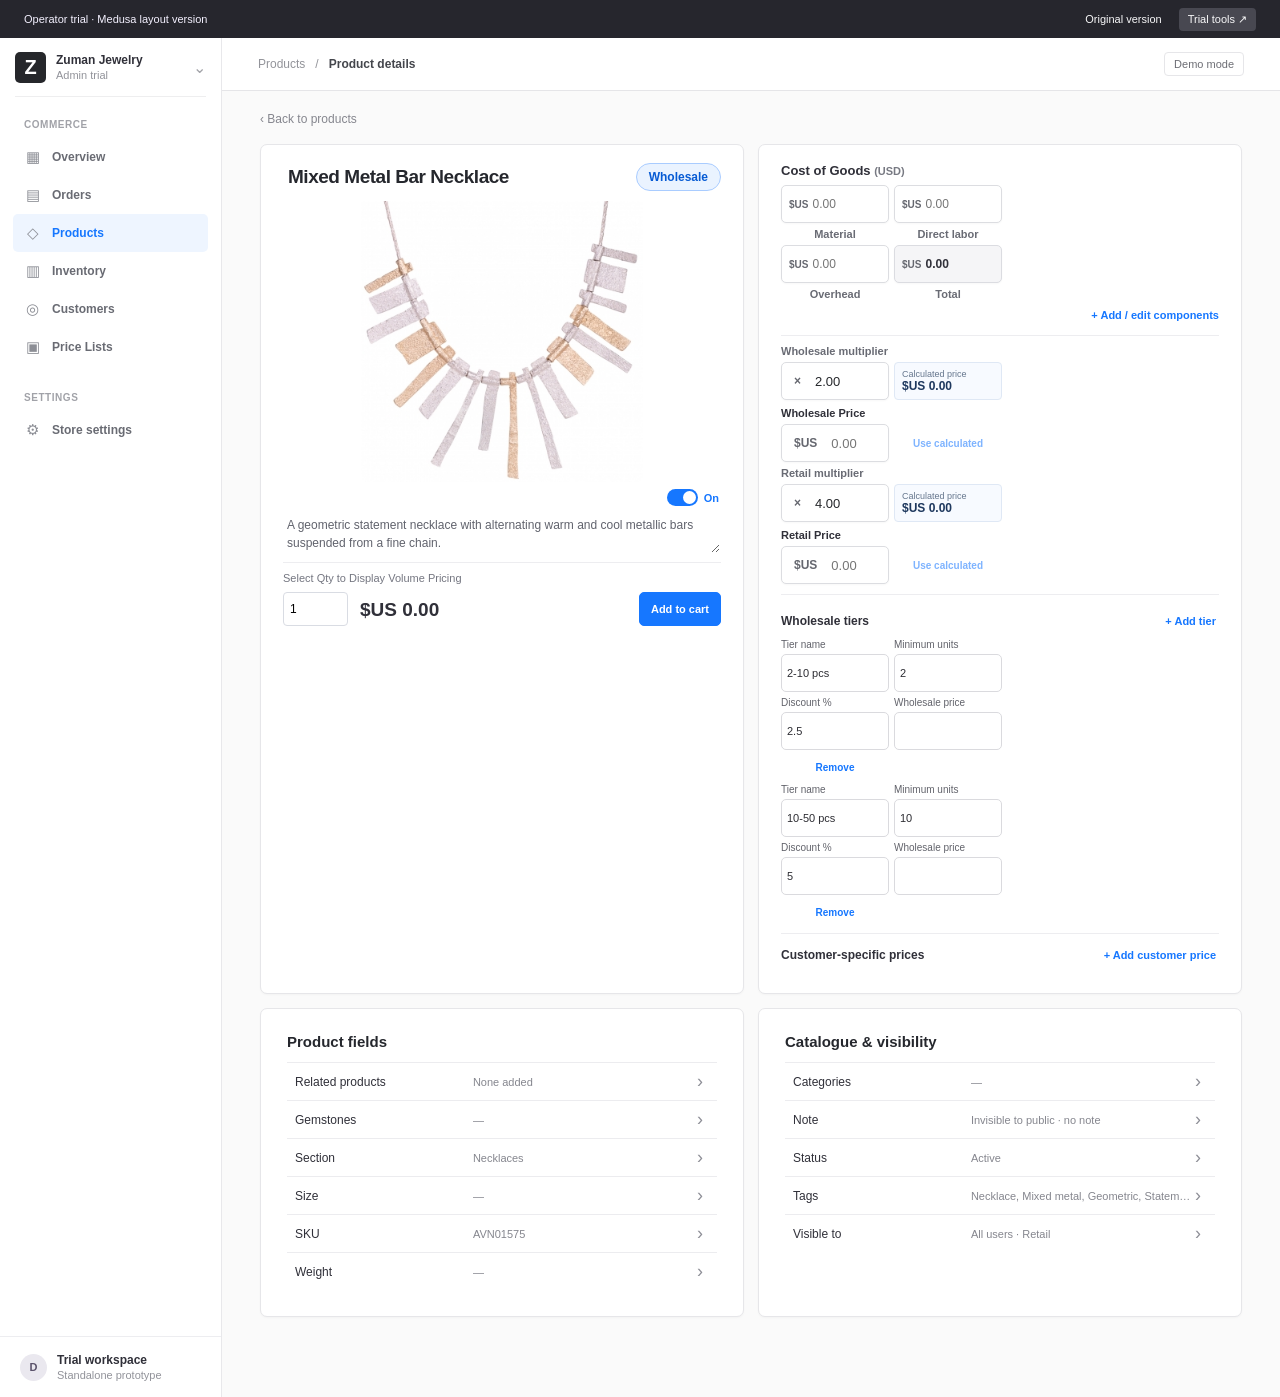
==== commit 85886930: "Tighten trial layout and simplify product field panels" ====
--- a/medusa-product/index.html
+++ b/medusa-product/index.html
@@ -5,8 +5,8 @@
   <meta name="viewport" content="width=device-width,initial-scale=1">
   <title>Product details | Zuman Medusa trial</title>
   <meta name="description" content="A standalone Medusa-style product editing trial for Zuman Jewelry.">
-  <link rel="stylesheet" href="./style.css?v=15">
-  <script src="./app.js?v=15" defer></script>
+  <link rel="stylesheet" href="./style.css?v=16">
+  <script src="./app.js?v=16" defer></script>
 </head>
 <body>
   <div class="trial-rail"><span>Operator trial · Medusa layout version</span><span class="trial-links"><a href="../product-economics/">Original version</a><button type="button" id="openTrial">Trial tools <span aria-hidden="true">↗</span></button></span></div>
@@ -46,7 +46,7 @@
             <div class="sketch-price-guidance"><div class="sketch-guidance-grid"><div class="sketch-guidance-item"><label for="newWholesaleMultiplier">Wholesale multiplier</label><div class="sketch-guidance-pair"><div id="sketchWholesaleMultiplierHost"></div><div class="calculated-price"><small>Calculated price</small><output id="sketchWholesaleSuggestion">$US 0.00</output></div></div><div class="sketch-display-price"><label for="sketchWholesaleInput">Wholesale Price</label><div class="input-money"><span>$US</span><input id="sketchWholesaleInput" type="number" min="0" step="0.01" inputmode="decimal" placeholder="0.00"></div><button type="button" id="useWholesaleSuggestion" class="link-button" disabled>Use calculated</button></div></div><div class="sketch-guidance-item"><label for="newRetailMultiplier">Retail multiplier</label><div class="sketch-guidance-pair"><div id="sketchRetailMultiplierHost"></div><div class="calculated-price"><small>Calculated price</small><output id="sketchRetailSuggestion">$US 0.00</output></div></div><div class="sketch-display-price"><label for="sketchRetailInput">Retail Price</label><div class="input-money"><span>$US</span><input id="sketchRetailInput" type="number" min="0" step="0.01" inputmode="decimal" placeholder="0.00"></div><button type="button" id="useRetailSuggestion" class="link-button" disabled>Use calculated</button></div></div></div></div>
             <div class="sketch-prices"><div class="sketch-prices-head"><strong>Wholesale tiers</strong><button type="button" id="sketchAddTier" class="link-button">+ Add tier</button></div><div id="sketchTierHost"></div><div class="sketch-prices-head"><strong>Customer-specific prices</strong><button type="button" id="sketchAddCustomer" class="link-button">+ Add customer price</button></div><div id="sketchCustomerHost"></div></div>
           </section>
-          <section class="panel sketch-attributes" aria-label="Product fields"><h2 class="sketch-field-group-title">Product fields</h2><div class="sketch-list-head"><small>Field</small><small>Current Value</small><button type="button" class="expand-attributes link-button" aria-expanded="false">Expand All</button></div><div class="sketch-attribute-list">
+          <section class="panel sketch-attributes" aria-label="Product fields"><h2 class="sketch-field-group-title">Product fields</h2><div class="sketch-attribute-list">
             <details><summary><span>Related products</span><small id="sketchRelated">None</small><b>›</b></summary><div id="sketchRelatedHost" class="sketch-related-slots">
               <label class="sketch-related-slot"><span class="related-image-placeholder" aria-hidden="true">Image</span><span>SKU</span><input class="text-input related-slot-sku" data-slot="0" aria-label="Related product 1 SKU" placeholder="SKU"></label>
               <label class="sketch-related-slot"><span class="related-image-placeholder" aria-hidden="true">Image</span><span>SKU</span><input class="text-input related-slot-sku" data-slot="1" aria-label="Related product 2 SKU" placeholder="SKU"></label>
@@ -57,7 +57,7 @@
             <details><summary><span>SKU</span><small id="sketchSkuRow">AVN01575</small><b>›</b></summary><div id="sketchSkuHost"></div></details>
             <details><summary><span>Weight</span><small id="sketchWeight">Not entered</small><b>›</b></summary><div id="sketchWeightHost"></div></details>
           </div></section>
-          <section class="panel sketch-attributes" aria-label="Catalogue and visibility"><h2 class="sketch-field-group-title">Catalogue &amp; visibility</h2><div class="sketch-list-head"><small>Field</small><small>Current Value</small><button type="button" class="expand-attributes link-button" aria-expanded="false">Expand All</button></div><div class="sketch-attribute-list">
+          <section class="panel sketch-attributes" aria-label="Catalogue and visibility"><h2 class="sketch-field-group-title">Catalogue &amp; visibility</h2><div class="sketch-attribute-list">
             <details><summary><span>Categories</span><small id="sketchCategories">None</small><b>›</b></summary><div id="sketchCategoriesHost"></div></details>
             <details><summary><span>Note</span><small id="sketchNote">None</small><b>›</b></summary><div id="sketchNoteHost"></div></details>
             <details><summary><span>Status</span><small id="sketchStatusRow">Active</small><b>›</b></summary><div id="sketchStatusHost"></div></details>
--- a/medusa-product/style.css
+++ b/medusa-product/style.css
@@ -668,12 +668,12 @@
 
 /* Preview and calculator above two subject-based field lists. */
 .sketch-top-row { align-items: stretch; }
-.sketch-preview .sketch-photo .image-wrap { height: clamp(300px,30vw,410px); }
-.preview-description-edit { margin: 0 0 15px; min-width: 0; }
+.sketch-preview .sketch-photo .image-wrap { height: clamp(230px,22vw,300px); }
+.preview-description-edit { margin: 0 0 8px; min-width: 0; }
 .preview-description-edit .description-heading { justify-content: flex-end; margin: 0 0 4px; padding: 0; border: 0; }
 .preview-description-edit .field-row { margin: 0; }
 .preview-description-edit .field-row > label, .preview-description-edit .helper { display: none; }
-.preview-description-edit textarea { display: block; width: 100%; min-height: 52px; height: 52px; padding: 4px 3px; border: 1px solid transparent; border-radius: 4px; background: transparent; color: #61636d; font-size: 12px; line-height: 1.45; resize: vertical; }
+.preview-description-edit textarea { display: block; width: 100%; min-height: 42px; height: 42px; padding: 4px 3px; border: 1px solid transparent; border-radius: 4px; background: transparent; color: #61636d; font-size: 12px; line-height: 1.45; resize: vertical; }
 .preview-description-edit textarea:hover { border-color: #c7d9f6; }
 .preview-description-edit textarea:focus { outline: 2px solid var(--accent-electric); outline-offset: 1px; background: #fff; }
 .preview-description-edit.is-disabled .field-row { display: none; }
@@ -684,7 +684,7 @@
 
 /* One control size throughout the visible pricing calculator. */
 .sketch-economics { --calc-field-width: 108px; --calc-field-height: 38px; }
-.sketch-economics .sketch-cost-fields { grid-template-columns: repeat(4,var(--calc-field-width)); justify-content: space-between; }
+.sketch-economics .sketch-cost-fields { grid-template-columns: repeat(4,var(--calc-field-width)); gap: 5px; justify-content: start; }
 .sketch-economics .sketch-cost-field { width: var(--calc-field-width); }
 .sketch-economics .sketch-cost-field .input-money,
 .sketch-economics .sketch-guidance-pair .input-money,
@@ -693,9 +693,10 @@
 .sketch-economics .exception-field input { width: var(--calc-field-width); height: var(--calc-field-height); min-height: var(--calc-field-height); max-width: var(--calc-field-width); }
 .sketch-economics .sketch-cost-field .input-money input,
 .sketch-economics .sketch-cost-field .input-money output { height: 36px; min-height: 36px; }
-.sketch-economics .sketch-guidance-pair { grid-template-columns: repeat(2,var(--calc-field-width)); }
-.sketch-economics .sketch-display-price { grid-template-columns: var(--calc-field-width) auto; }
-.sketch-economics #tierRows .exception-row { grid-template-columns: repeat(4,var(--calc-field-width)) auto; }
+.sketch-economics .sketch-guidance-grid { grid-template-columns: repeat(2,221px); gap: 5px; }
+.sketch-economics .sketch-guidance-pair { grid-template-columns: repeat(2,var(--calc-field-width)); gap: 5px; }
+.sketch-economics .sketch-display-price { grid-template-columns: repeat(2,var(--calc-field-width)); gap: 5px; margin-top: 7px; }
+.sketch-economics #tierRows .exception-row { grid-template-columns: repeat(4,var(--calc-field-width)) auto; gap: 5px; }
 .sketch-economics #customerPriceRows .exception-row { grid-template-columns: repeat(3,var(--calc-field-width)) auto; }
 .sketch-economics #componentPanel .input-money,
 .sketch-economics #componentPanel .text-input { width: var(--calc-field-width); height: var(--calc-field-height); min-height: var(--calc-field-height); max-width: var(--calc-field-width); }
@@ -714,3 +715,17 @@
 @media (max-width: 580px) { .sketch-economics #componentPanel .generic-fields { grid-template-columns: repeat(2,var(--calc-field-width)); } }
 @media (max-width: 800px) { .sketch-preview .sketch-photo .image-wrap { height: 300px; } }
 @media (max-width: 580px) { .sketch-preview .sketch-photo .image-wrap { height: 260px; } }
+
+/* Keep the first screen compact while leaving expanded controls free to grow. */
+.sketch-preview, .sketch-economics { padding: 18px 22px 20px; }
+.sketch-preview-head { margin-bottom: 9px; }
+.sketch-site-copy { padding-top: 5px; }
+.sketch-preview-prices { padding-top: 9px; }
+.sketch-cost-heading { margin-bottom: 7px; }
+.sketch-economics #componentPanel { margin-top: 5px; }
+.sketch-price-guidance { margin-top: 10px; padding-top: 9px; }
+.sketch-prices { margin-top: 10px; }
+.sketch-prices-head { margin: 5px 0; }
+.sketch-prices-head:not(:first-child) { margin-top: 8px; padding-top: 8px; }
+.sketch-prices .exception-row { margin-bottom: 4px; }
+@media (max-width: 580px) { .sketch-preview, .sketch-economics { padding: 18px; } }
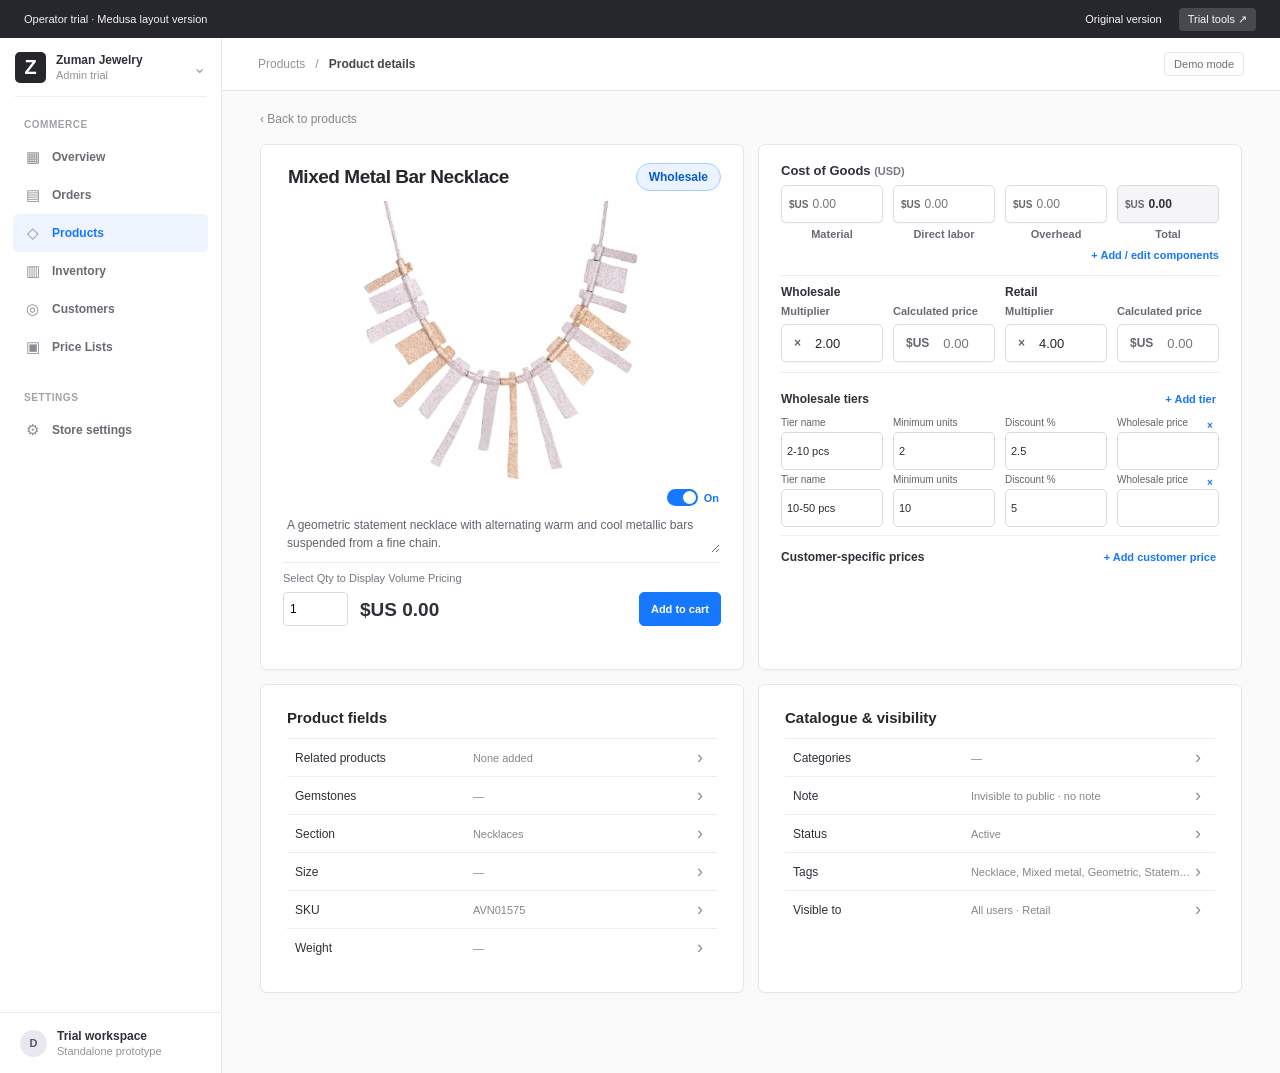
==== commit b1df88fc: "Link price and multiplier inputs in trial calculator" ====
--- a/medusa-product/index.html
+++ b/medusa-product/index.html
@@ -5,8 +5,8 @@
   <meta name="viewport" content="width=device-width,initial-scale=1">
   <title>Product details | Zuman Medusa trial</title>
   <meta name="description" content="A standalone Medusa-style product editing trial for Zuman Jewelry.">
-  <link rel="stylesheet" href="./style.css?v=16">
-  <script src="./app.js?v=16" defer></script>
+  <link rel="stylesheet" href="./style.css?v=17">
+  <script src="./app.js?v=17" defer></script>
 </head>
 <body>
   <div class="trial-rail"><span>Operator trial · Medusa layout version</span><span class="trial-links"><a href="../product-economics/">Original version</a><button type="button" id="openTrial">Trial tools <span aria-hidden="true">↗</span></button></span></div>
@@ -43,7 +43,7 @@
               <div class="sketch-cost-field sketch-cost-total"><div class="input-money"><span>$US</span><output id="sketchTotalCostValue" for="sketchMaterialCost sketchDirectLaborCost sketchOverheadCost sketchUnallocatedCost">0.00</output></div><span>Total</span></div>
             </div>
             <div id="sketchComponentsHost"></div>
-            <div class="sketch-price-guidance"><div class="sketch-guidance-grid"><div class="sketch-guidance-item"><label for="newWholesaleMultiplier">Wholesale multiplier</label><div class="sketch-guidance-pair"><div id="sketchWholesaleMultiplierHost"></div><div class="calculated-price"><small>Calculated price</small><output id="sketchWholesaleSuggestion">$US 0.00</output></div></div><div class="sketch-display-price"><label for="sketchWholesaleInput">Wholesale Price</label><div class="input-money"><span>$US</span><input id="sketchWholesaleInput" type="number" min="0" step="0.01" inputmode="decimal" placeholder="0.00"></div><button type="button" id="useWholesaleSuggestion" class="link-button" disabled>Use calculated</button></div></div><div class="sketch-guidance-item"><label for="newRetailMultiplier">Retail multiplier</label><div class="sketch-guidance-pair"><div id="sketchRetailMultiplierHost"></div><div class="calculated-price"><small>Calculated price</small><output id="sketchRetailSuggestion">$US 0.00</output></div></div><div class="sketch-display-price"><label for="sketchRetailInput">Retail Price</label><div class="input-money"><span>$US</span><input id="sketchRetailInput" type="number" min="0" step="0.01" inputmode="decimal" placeholder="0.00"></div><button type="button" id="useRetailSuggestion" class="link-button" disabled>Use calculated</button></div></div></div></div>
+            <div class="sketch-price-guidance"><div class="sketch-guidance-grid"><div class="sketch-guidance-item"><h3>Wholesale</h3><div class="sketch-guidance-pair"><div class="sketch-guidance-control"><label for="newWholesaleMultiplier">Multiplier</label><div id="sketchWholesaleMultiplierHost"></div></div><div class="sketch-guidance-control"><label for="sketchWholesaleInput">Calculated price</label><div class="input-money"><span>$US</span><input id="sketchWholesaleInput" type="number" min="0" step="0.01" inputmode="decimal" placeholder="0.00"></div></div></div></div><div class="sketch-guidance-item"><h3>Retail</h3><div class="sketch-guidance-pair"><div class="sketch-guidance-control"><label for="newRetailMultiplier">Multiplier</label><div id="sketchRetailMultiplierHost"></div></div><div class="sketch-guidance-control"><label for="sketchRetailInput">Calculated price</label><div class="input-money"><span>$US</span><input id="sketchRetailInput" type="number" min="0" step="0.01" inputmode="decimal" placeholder="0.00"></div></div></div></div></div><p id="sketchCalculationNotice" class="sketch-calculation-notice" role="status" aria-live="polite" hidden>Enter a Cost of Goods total to calculate a price from its multiplier.</p></div>
             <div class="sketch-prices"><div class="sketch-prices-head"><strong>Wholesale tiers</strong><button type="button" id="sketchAddTier" class="link-button">+ Add tier</button></div><div id="sketchTierHost"></div><div class="sketch-prices-head"><strong>Customer-specific prices</strong><button type="button" id="sketchAddCustomer" class="link-button">+ Add customer price</button></div><div id="sketchCustomerHost"></div></div>
           </section>
           <section class="panel sketch-attributes" aria-label="Product fields"><h2 class="sketch-field-group-title">Product fields</h2><div class="sketch-attribute-list">
--- a/medusa-product/style.css
+++ b/medusa-product/style.css
@@ -729,3 +729,29 @@
 .sketch-prices-head:not(:first-child) { margin-top: 8px; padding-top: 8px; }
 .sketch-prices .exception-row { margin-bottom: 4px; }
 @media (max-width: 580px) { .sketch-preview, .sketch-economics { padding: 18px; } }
+
+/* Distribute the calculator across four matching columns. */
+.sketch-economics { --calc-gap: 10px; }
+.sketch-economics .sketch-cost-fields { grid-template-columns: repeat(4,minmax(0,1fr)); gap: var(--calc-gap); }
+.sketch-economics .sketch-cost-field { width: auto; }
+.sketch-economics .sketch-guidance-grid { grid-template-columns: repeat(2,minmax(0,1fr)); gap: var(--calc-gap); }
+.sketch-economics .sketch-guidance-item h3 { margin: 0 0 6px; font-size: 12px; line-height: 1.2; }
+.sketch-economics .sketch-guidance-pair { grid-template-columns: repeat(2,minmax(0,1fr)); gap: var(--calc-gap); }
+.sketch-economics .sketch-guidance-control { min-width: 0; }
+.sketch-economics .sketch-guidance-control > label { display: block; min-height: 15px; margin-bottom: 4px; color: #696b74; font-size: 11px; font-weight: 650; }
+.sketch-economics .sketch-cost-field .input-money,
+.sketch-economics .sketch-guidance-pair .input-money,
+.sketch-economics .exception-field input { width: 100%; max-width: none; height: var(--calc-field-height); }
+.sketch-economics #tierRows .exception-row { position: relative; grid-template-columns: repeat(4,minmax(0,1fr)); gap: var(--calc-gap); }
+.sketch-economics #customerPriceRows .exception-row { position: relative; grid-template-columns: repeat(3,minmax(0,1fr)); gap: var(--calc-gap); }
+.sketch-economics .exception-row > .link-button { position: absolute; top: 0; right: 0; width: 18px; height: 18px; padding: 0; font-size: 17px; line-height: 16px; }
+.sketch-economics #componentPanel .generic-fields,
+.sketch-economics #componentPanel .metal-fields,
+.sketch-economics #componentPanel .stone-row { justify-content: space-between; }
+.sketch-calculation-notice { margin: 8px 0 0; color: #8d5b21; font-size: 11px; }
+@media (max-width: 1180px) {
+  .sketch-economics .sketch-cost-fields,
+  .sketch-economics #tierRows .exception-row,
+  .sketch-economics #customerPriceRows .exception-row { grid-template-columns: repeat(2,minmax(0,1fr)); }
+  .sketch-economics .sketch-guidance-grid { grid-template-columns: 1fr; }
+}
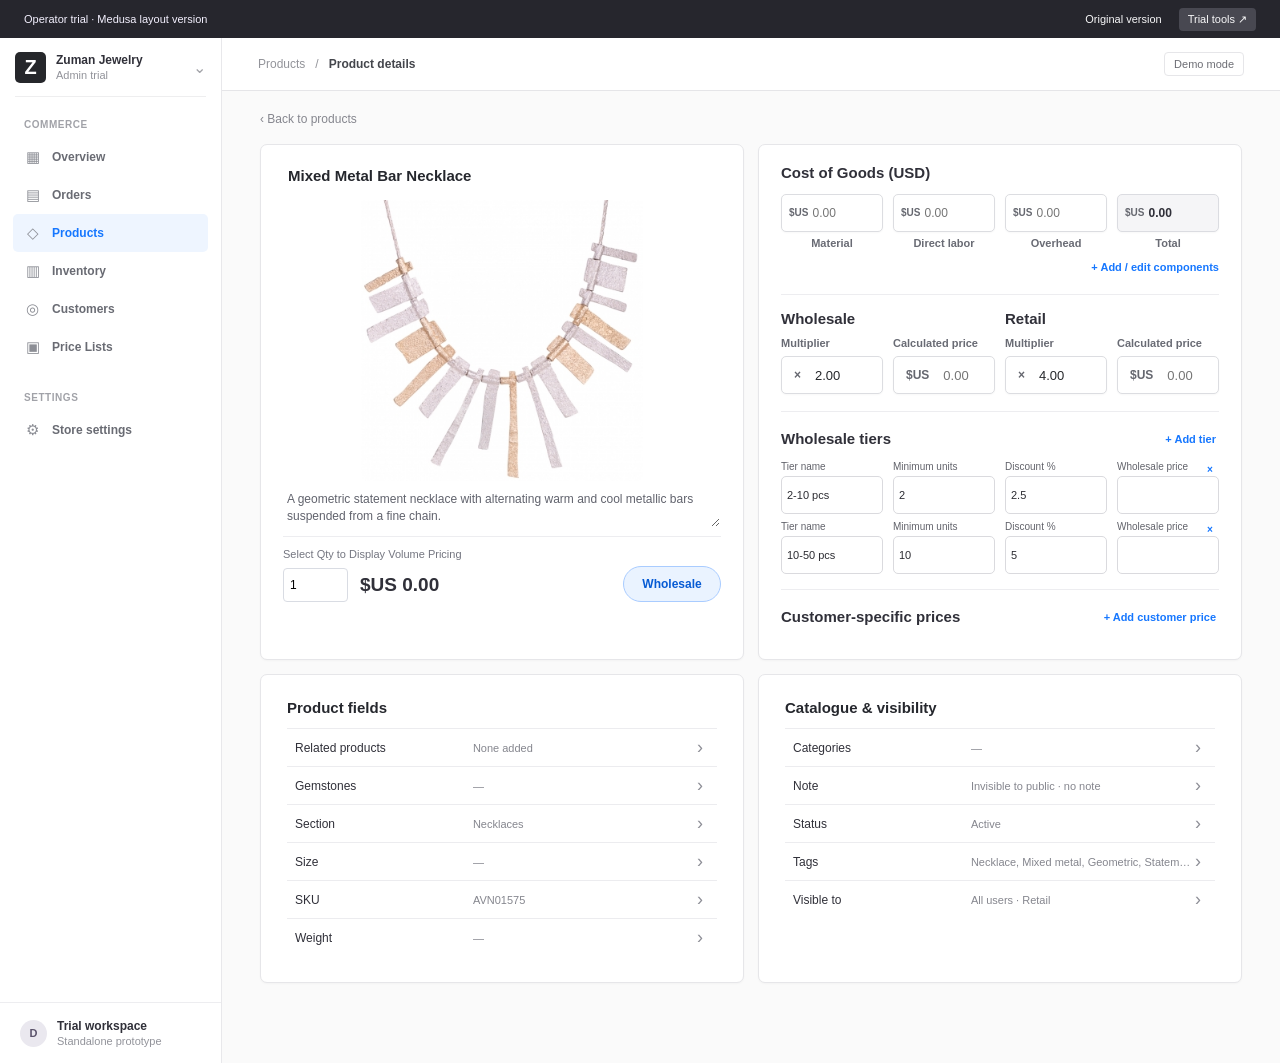
==== commit e5ad5321: "Refine trial preview controls and pricing hierarchy" ====
--- a/medusa-product/index.html
+++ b/medusa-product/index.html
@@ -5,8 +5,8 @@
   <meta name="viewport" content="width=device-width,initial-scale=1">
   <title>Product details | Zuman Medusa trial</title>
   <meta name="description" content="A standalone Medusa-style product editing trial for Zuman Jewelry.">
-  <link rel="stylesheet" href="./style.css?v=17">
-  <script src="./app.js?v=17" defer></script>
+  <link rel="stylesheet" href="./style.css?v=18">
+  <script src="./app.js?v=18" defer></script>
 </head>
 <body>
   <div class="trial-rail"><span>Operator trial · Medusa layout version</span><span class="trial-links"><a href="../product-economics/">Original version</a><button type="button" id="openTrial">Trial tools <span aria-hidden="true">↗</span></button></span></div>
@@ -22,12 +22,12 @@
         <div class="page-heading"><span class="back-link">‹ Back to products</span></div>
         <div class="sketch-top-row">
           <section class="panel sketch-preview" aria-label="Product display preview">
-            <div class="sketch-preview-head"><h2 class="sketch-section-title"><label class="visually-hidden" for="sketchTitleInput">Product title</label><input id="sketchTitleInput" class="sketch-title-edit" maxlength="120" value="Mixed Metal Bar Necklace" aria-label="Product title" title="Edit product title"></h2><button type="button" id="previewModeToggle" class="preview-mode-toggle" aria-label="Preview Wholesale; switch to Retail">Wholesale</button></div>
+            <div class="sketch-preview-head"><h2 class="sketch-section-title"><label class="visually-hidden" for="sketchTitleInput">Product title</label><input id="sketchTitleInput" class="sketch-title-edit" maxlength="120" value="Mixed Metal Bar Necklace" aria-label="Product title" title="Edit product title"></h2></div>
             <div class="sketch-site-card">
               <div id="sketchPhotoHost" class="sketch-photo"><button type="button" id="photoImport" class="photo-import" aria-label="Import product image" title="Import product image"><svg viewBox="0 0 24 24" fill="none" stroke="currentColor" stroke-width="1.8" stroke-linecap="round" stroke-linejoin="round" aria-hidden="true"><path d="M4 8a2 2 0 0 1 2-2h2l1.5-2h5L16 6h2a2 2 0 0 1 2 2v10a2 2 0 0 1-2 2H6a2 2 0 0 1-2-2z"/><circle cx="12" cy="13" r="3"/></svg></button></div>
               <div class="sketch-site-copy">
                 <div id="sketchDescriptionHost" class="preview-description-edit"></div>
-                <div class="sketch-preview-prices"><div class="preview-price-choice"><label id="previewPriceLabel" for="previewQty">Select Qty to Display Volume Pricing</label><div class="preview-price-line"><input id="previewQty" type="number" min="1" max="50" step="1" value="1" inputmode="numeric"><strong id="sketchPreviewPrice" aria-live="polite">$US 0.00</strong></div></div><button type="button" id="previewAddCart" class="btn btn-primary">Add to cart</button></div><p id="previewCartStatus" class="preview-cart-status" role="status" aria-live="polite"></p>
+                <div class="sketch-preview-prices"><div class="preview-price-choice"><label id="previewPriceLabel" for="previewQty">Select Qty to Display Volume Pricing</label><div class="preview-price-line"><input id="previewQty" type="number" min="1" max="50" step="1" value="1" inputmode="numeric"><strong id="sketchPreviewPrice" aria-live="polite">$US 0.00</strong></div></div><button type="button" id="previewModeToggle" class="preview-mode-toggle" aria-label="Preview Wholesale; switch to Retail">Wholesale</button></div>
               </div>
             </div>
           </section>
@@ -81,7 +81,7 @@
                   <div class="field-row"><label>Gemstones</label><div class="catalog-stone-grid"><select id="catalogStone1" class="text-input" aria-label="Gemstone 1"></select><select id="catalogStone2" class="text-input" aria-label="Gemstone 2"></select><select id="catalogStone3" class="text-input" aria-label="Gemstone 3"></select><select id="catalogStone4" class="text-input" aria-label="Gemstone 4"></select></div></div>
                   <div class="subsection-heading">Availability</div><fieldset class="catalog-fieldset"><legend>Status</legend><div class="choice-inline"><label><input type="radio" name="catalogStatus" value="Active" checked>Active</label><label><input type="radio" name="catalogStatus" value="Inactive">Inactive</label></div></fieldset><fieldset class="catalog-fieldset"><legend>Show</legend><div class="show-choices" id="catalogShow"><label><input type="checkbox" value="All users" checked>All users</label><label><input type="checkbox" value="Only registered">Only Registered</label><label><input type="checkbox" value="Wholesale">Wholesale</label><label><input type="checkbox" value="Retail" checked>Retail</label></div><p id="showStatus" class="helper" role="status" aria-live="polite">Wholesale requires Only Registered.</p></fieldset>
                   <div class="subsection-heading">Tags</div><div class="field-row"><label for="tagInput">Product tags</label><div class="related-input"><input id="tagInput" class="text-input" maxlength="60" placeholder="Add a tag"><button type="button" id="addTag" class="btn btn-secondary">Add tag</button></div><div id="presetTags" class="preset-tags" aria-label="Suggested tags"><button type="button" data-tag="Necklace">Necklace</button><button type="button" data-tag="Mixed metal">Mixed metal</button><button type="button" data-tag="Geometric">Geometric</button><button type="button" data-tag="Statement">Statement</button><button type="button" data-tag="Gold tone">Gold tone</button><button type="button" data-tag="Silver tone">Silver tone</button><button type="button" data-tag="Bars">Bars</button><button type="button" data-tag="Pendant">Pendant</button></div><div id="tagList" class="related-list" aria-live="polite"></div></div>
-                  <div class="subsection-heading description-heading"><button type="button" id="toggleDescription" class="description-switch" role="switch" aria-label="Description" aria-checked="true"><span class="switch-track" aria-hidden="true"><span class="switch-knob"></span></span><span id="descriptionToggleLabel">On</span></button></div><div class="description-section"><div class="field-row"><label for="catalogDescription">English · AI image draft</label><textarea id="catalogDescription" class="text-input" rows="5">A geometric statement necklace with alternating warm and cool metallic bars suspended from a fine chain.</textarea><p id="descriptionSource" class="helper">Example draft for the sample image. Edit before use.</p></div><div class="field-row"><div class="hebrew-heading"><label for="catalogDescriptionHebrew">Translation of English draft</label><button type="button" id="revertHebrew" class="link-button" disabled>Revert to translation</button></div><textarea id="catalogDescriptionHebrew" class="text-input" rows="5" lang="he" dir="rtl">שרשרת בולטת בעיצוב גיאומטרי, עם מוטות מתכתיים בגוונים חמים וקרים לסירוגין התלויים על שרשרת עדינה.</textarea><p id="hebrewSource" class="helper" role="status" aria-live="polite">Translated from the sample English draft. Editable.</p></div></div>
+                  <div class="description-section"><div class="field-row"><label for="catalogDescription">English · AI image draft</label><textarea id="catalogDescription" class="text-input" rows="5">A geometric statement necklace with alternating warm and cool metallic bars suspended from a fine chain.</textarea><p id="descriptionSource" class="helper">Example draft for the sample image. Edit before use.</p></div><div class="field-row"><div class="hebrew-heading"><label for="catalogDescriptionHebrew">Translation of English draft</label><button type="button" id="revertHebrew" class="link-button" disabled>Revert to translation</button></div><textarea id="catalogDescriptionHebrew" class="text-input" rows="5" lang="he" dir="rtl">שרשרת בולטת בעיצוב גיאומטרי, עם מוטות מתכתיים בגוונים חמים וקרים לסירוגין התלויים על שרשרת עדינה.</textarea><p id="hebrewSource" class="helper" role="status" aria-live="polite">Translated from the sample English draft. Editable.</p></div></div>
                   <div class="subsection-heading">Internal</div><div class="field-row"><label for="catalogInternalNote">Internal note, invisible to public</label><textarea id="catalogInternalNote" class="text-input" rows="3"></textarea></div><div class="field-row"><label for="relatedProductInput">Related products</label><div class="related-input"><input id="relatedProductInput" class="text-input" maxlength="80" placeholder="Enter related SKU"><button type="button" id="addRelatedProduct" class="btn btn-secondary">Add</button></div><div id="relatedProducts" class="related-list"></div></div>
                 </div><div class="editor-foot"><span>Trial changes stay in this browser until saved with Trial tools.</span><button type="button" class="btn btn-primary" data-close="catalogPanel">Done</button></div></div>
         </details>
--- a/medusa-product/style.css
+++ b/medusa-product/style.css
@@ -755,3 +755,21 @@
   .sketch-economics #customerPriceRows .exception-row { grid-template-columns: repeat(2,minmax(0,1fr)); }
   .sketch-economics .sketch-guidance-grid { grid-template-columns: 1fr; }
 }
+
+/* Equal heading hierarchy and measured spacing in the preview and calculator. */
+.sketch-preview-head .sketch-section-title,
+.sketch-cost-heading,
+.sketch-economics .sketch-guidance-item h3,
+.sketch-prices-head strong { font-size: 15px; line-height: 1.3; font-weight: 700; letter-spacing: normal; }
+.sketch-cost-heading small { color: inherit; font-size: inherit; font-weight: inherit; }
+.sketch-preview-head { margin-bottom: 11px; }
+.sketch-preview-prices { padding-top: 11px; }
+.sketch-preview-prices .preview-mode-toggle { display: grid; place-items: center; box-sizing: border-box; width: 98px; min-width: 98px; height: 36px; padding: 0; align-self: end; }
+.sketch-cost-heading { margin: 0 0 11px; }
+.sketch-economics #componentPanel { margin-top: 8px; }
+.sketch-price-guidance { margin-top: 17px; padding-top: 14px; }
+.sketch-economics .sketch-guidance-item h3 { margin: 0 0 9px; }
+.sketch-prices { margin-top: 17px; padding-top: 14px; }
+.sketch-prices-head { margin: 0 0 9px; }
+.sketch-prices-head:not(:first-child) { margin: 15px 0 9px; padding-top: 14px; }
+.sketch-prices .exception-row { margin-bottom: 7px; }
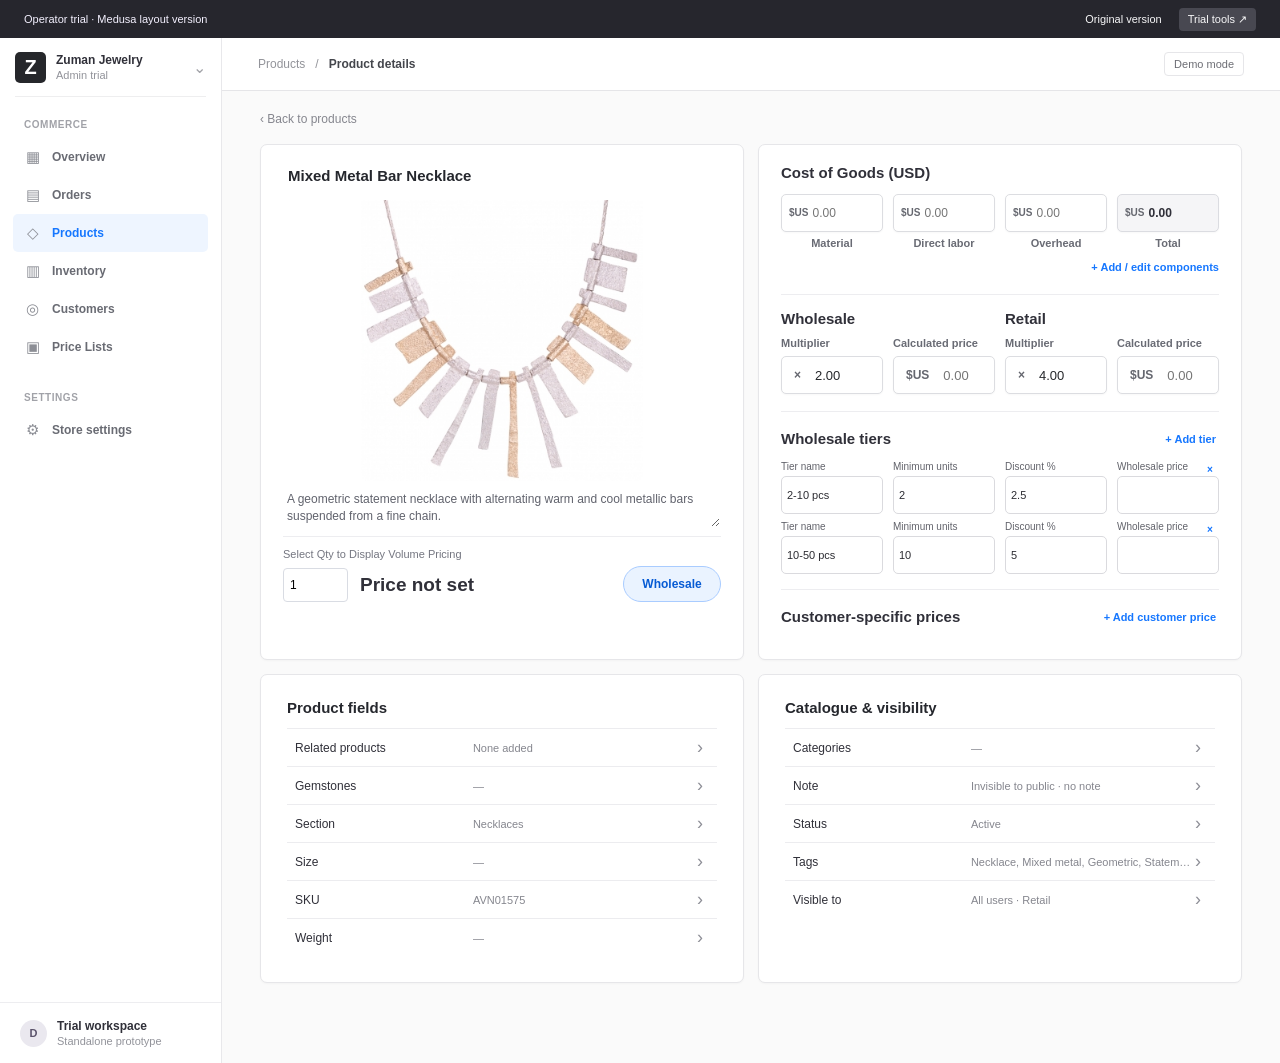
==== commit a126d0f5: "Preview: allow any whole quantity (no 50 cap) and show a message instead of $US 0.00; manual spot en" ====
--- a/medusa-product/index.html
+++ b/medusa-product/index.html
@@ -27,7 +27,7 @@
               <div id="sketchPhotoHost" class="sketch-photo"><button type="button" id="photoImport" class="photo-import" aria-label="Import product image" title="Import product image"><svg viewBox="0 0 24 24" fill="none" stroke="currentColor" stroke-width="1.8" stroke-linecap="round" stroke-linejoin="round" aria-hidden="true"><path d="M4 8a2 2 0 0 1 2-2h2l1.5-2h5L16 6h2a2 2 0 0 1 2 2v10a2 2 0 0 1-2 2H6a2 2 0 0 1-2-2z"/><circle cx="12" cy="13" r="3"/></svg></button></div>
               <div class="sketch-site-copy">
                 <div id="sketchDescriptionHost" class="preview-description-edit"></div>
-                <div class="sketch-preview-prices"><div class="preview-price-choice"><label id="previewPriceLabel" for="previewQty">Select Qty to Display Volume Pricing</label><div class="preview-price-line"><input id="previewQty" type="number" min="1" max="50" step="1" value="1" inputmode="numeric"><strong id="sketchPreviewPrice" aria-live="polite">$US 0.00</strong></div></div><button type="button" id="previewModeToggle" class="preview-mode-toggle" aria-label="Preview Wholesale; switch to Retail">Wholesale</button></div>
+                <div class="sketch-preview-prices"><div class="preview-price-choice"><label id="previewPriceLabel" for="previewQty">Select Qty to Display Volume Pricing</label><div class="preview-price-line"><input id="previewQty" type="number" min="1" max="999999" step="1" value="1" inputmode="numeric"><strong id="sketchPreviewPrice" aria-live="polite">$US 0.00</strong></div></div><button type="button" id="previewModeToggle" class="preview-mode-toggle" aria-label="Preview Wholesale; switch to Retail">Wholesale</button></div>
               </div>
             </div>
           </section>
